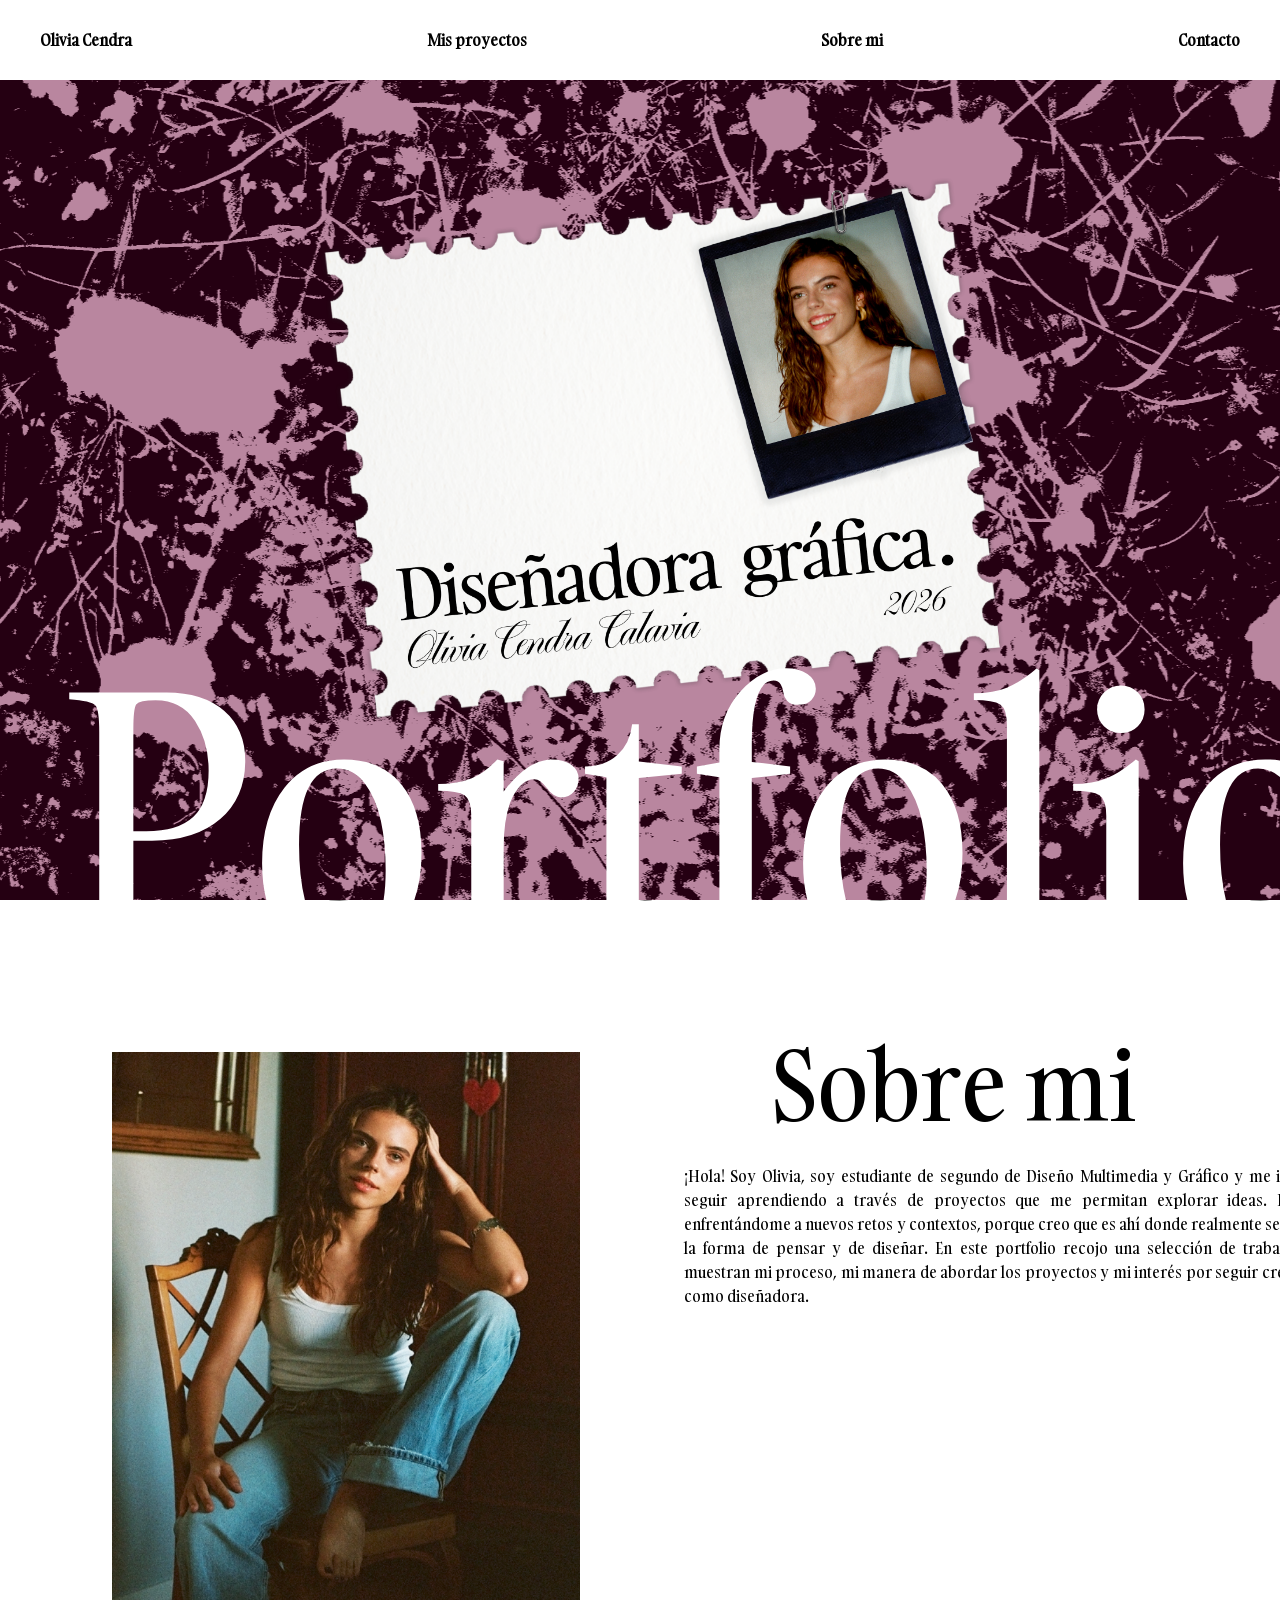
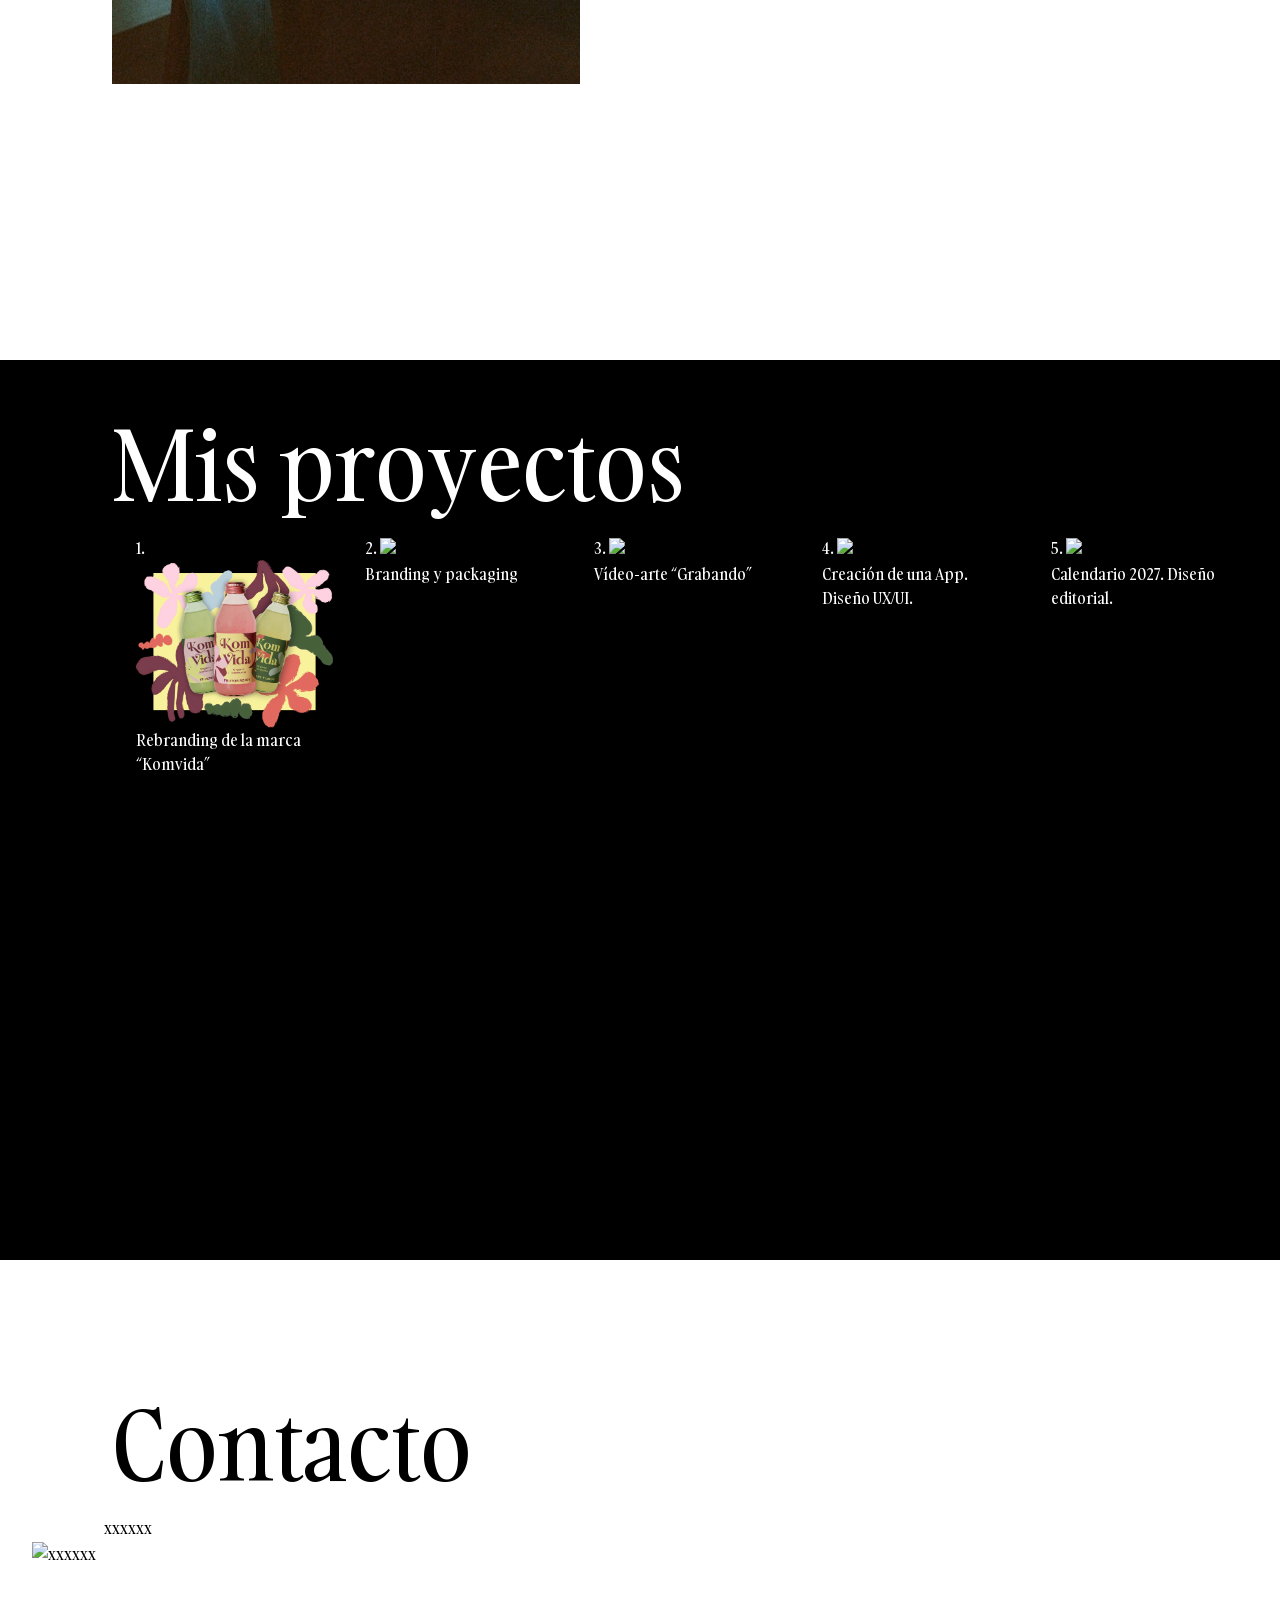
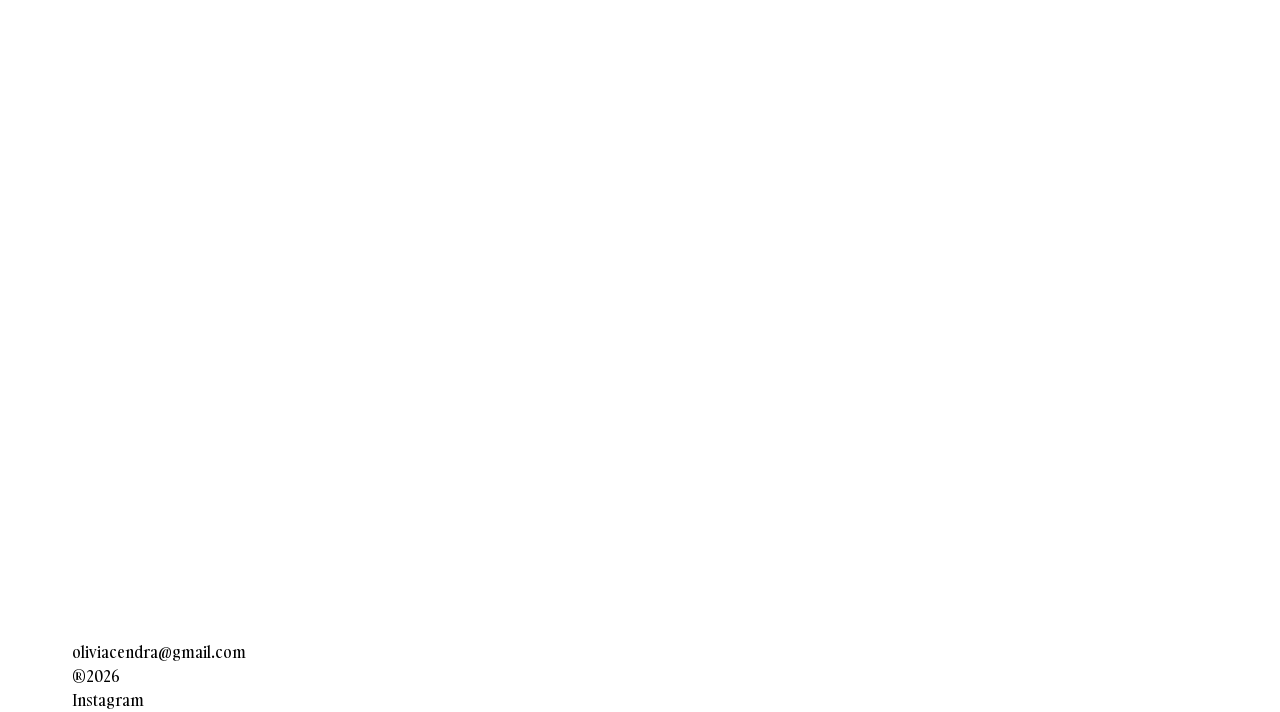
==== index.html @ a8b50a64 "En proceso: menú, header, sobre mi, proyectos" ====
<!doctype html>

<html lang="es">
  <head>
    <!--Aquí van los metadatos-->
    <!-- La forma fácil de incluir comentarios es con Command + / (7 + Shift) -->
    <title>Portfolio</title>
    <meta charset="utf-8" />
    <link href="img/fav.icon.png" rel="icon" type="image/ico" />
    <link href="css/styles.css" rel="stylesheet" type="text/css" />
    <!-- Enlazamos la hoja de estilos -->

    <!-- Metadato del viewport para que se apliquen las media queries en pantalla pequeña -->
    <meta name="viewport" content="width=device-width, initial-scale=1" />
  </head>
  <body>
    <!--Aquí va el contenido de la página-->
    <header id="inicio">
      <h1><i class="fa-solid fa-city"></i>Portfolio.</h1>
      <figure>
        <img src="img/hero portfolio blanco.png" alt="xxxxxx" />
      </figure>
    </header>
    <nav id="menu">
      <ul>
        <li>
          <a href="#inicio">Olivia Cendra</a>
        </li>
        <li>
          <a href="#proyectos">Mis proyectos</a>
        </li>
        <li>
          <a href="#sobremi">Sobre mi</a>
        </li>
        <li>
          <a href="#contacto">Contacto</a>
        </li>
      </ul>
    </nav>

    <section id="sobremi">
      <h1><i class="fa-solid fa-city"></i>Portfolio.</h1>
      <h2><i class="fa-solid fa-city"></i> Sobre mi</h2>
      <!-- Contenedor con el contenido de la sección-->
      <div>
        <figure>
          <img src="img/sobre mi.jpg" alt="xxxxxx" />
        </figure>
        <!-- Contenedor título + párrafo -->
        <div>
          <p>
            ¡Hola! Soy Olivia, soy estudiante de segundo de Diseño Multimedia y
            Gráfico y me interesa seguir aprendiendo a través de proyectos que
            me permitan explorar ideas. Disfruto enfrentándome a nuevos retos y
            contextos, porque creo que es ahí donde realmente se amplía la forma
            de pensar y de diseñar. En este portfolio recojo una selección de
            trabajos que muestran mi proceso, mi manera de abordar los proyectos
            y mi interés por seguir creciendo como diseñadora.<i
              class="fa-solid fa-tree"
            ></i>
          </p>
        </div>
      </div>
    </section>

    <section id="proyectos">
      <h2><i class="fa-solid fa-city"></i> Mis proyectos</h2>
      <!-- Contenedor con el contenido de la sección-->
      <div>
        <!-- Contenedor con los dos párrafos -->
        <div>
          <p><i class="fa-solid fa-tree"></i></p>
        </div>
        <figure>
          <p1>1.</p1>
          <img src="img/Komvida.png" alt="Komvida" />
          <figcaption>Rebranding de la marca “Komvida”</figcaption>
        </figure>
        <figure>
          <p1>2.</p1>
          <img src="img/Alma marina.png" alt="Alma marina" />
          <figcaption>Branding y packaging</figcaption>
        </figure>
        <figure>
          <p1>3.</p1>
          <img src="img/Grabando.png" alt="Grabando" />
          <figcaption>Vídeo-arte “Grabando”</figcaption>
        </figure>
        <figure>
          <p1>4.</p1>
          <img src="img/Oasis.png" alt="Oasis" />
          <figcaption>Creación de una App. Diseño UX/UI.</figcaption>
        </figure>
        <figure>
          <p1>5.</p1>
          <img src="img/Calendario.png" alt="Calendario 2027" />
          <figcaption>Calendario 2027. Diseño editorial.</figcaption>
        </figure>
      </div>
    </section>

    <section id="contacto">
      <h2><i class="fa-solid fa-city"></i> Contacto</h2>
      <!-- Contenedor con el contenido de la sección-->
      <div>
        <!-- Contenedor con los dos párrafos -->
        <div>
          <p>xxxxxx<i class="fa-solid fa-tree"></i></p>
        </div>
        <figure>
          <img src="img/" alt="xxxxxx" />
        </figure>
      </div>
    </section>

    <footer>
      <p>oliviacendra@gmail.com</p>
      <p>®2026</p>
      <p>Instagram</p>
    </footer>
  </body>
</html>
---- css/styles.css ----
* {
  margin: 0;
  box-sizing: border-box;
  color: rgb(0, 0, 0);
  scroll-behavior: smooth;
}

img {
  width: 100%;
  vertical-align: middle;
}

@font-face {
  font-family: "Gambarino-Regular";
  src: url("../fonts/Gambarino-Regular.ttf") format("truetype");
  font-weight: normal;
  font-style: normal;
}

body {
  font-family: "Gambarino-Regular", serif;
}

body {
  background-color: rgb(255, 255, 255);
}

header {
  height: calc(100vh - 3rem);
  background-image: url(../img/header\ 2.png);
  background-size: cover;
  background-position: center;
  /* Contenedor flexible para que se coloque verticalmente el h1 */
  display: flex;
  align-items: center;
  padding-left: 2rem;
}

header > figure {
  display: flex;
  align-items: center;
  gap: 2rem;
  width: 1300px;
  height: auto;
}

h1 {
  font-size: 22rem;
  color: white;
  border-radius: 50px;
  font-weight: lighter;
  padding-left: 2rem;
}

h2 {
  font-size: 6rem;
  color: black;
  border-radius: 50px;
  font-weight: lighter;
}

/* Maquetación del menú */
#menu {
  position: fixed;
  top: 0;
  left: 0;
  width: 100%;
  z-index: 2;
}

#menu > ul {
  display: flex;
  justify-content: space-between;
  list-style: none;
  height: 3.5rem;
  align-items: center;
  padding: 2.5rem;
  background-color: rgb(255, 255, 255);
}

#menu > ul > li > a {
  text-decoration: none;
  font-weight: bold;
}

header {
  position: relative;
  height: 100vh;
  overflow: hidden;
}

header h1 {
  position: absolute;
  bottom: -3rem;
  left: 2rem;
}

header h1 {
  bottom: -20%;
}

#sobremi h1 {
  z-index: -1;
  color: black;
  position: absolute;
  left: 2rem;
}

#sobremi h1 {
  top: 55.5%;
}

#sobremi h2 {
  text-align: right;
}

#sobremi > div {
  display: flex;
  align-items: center;
  gap: 2rem;
  width: 1300px;
  height: auto;
}

#sobremi p {
  margin-top: -16rem;
  text-align: justify;
  margin-right: 0;
}

#sobremi > div > figure {
  margin-top: -6.5rem;
  padding-left: 5rem;
  flex: 0.65;
}

h2 {
  margin-top: 5rem;
  padding-top: 2rem;
  padding-right: 7rem;
  padding-left: 5rem;
}

p {
  padding-left: 4.5rem;
}

#sobremi > div > * {
  flex: 1;
}

#proyectos {
  background-color: black;
}

#proyectos h2,
p1 {
  color: white;
}

#proyectos > div {
  display: flex;
  gap: 2rem;
  /* flex-wrap: wrap; */
}

#proyectos > div > figure {
  position: relative;
  flex: 1 1 250px;
}

/* #proyectos > div > figure > img {
  height: 100%;
  object-fit: cover;
  object-position: center;
} */

#proyectos > div > figure > p {
  color: white;
}

#proyectos > div > figure > figcaption {
  position: absolute;
  color: white;
  font-weight: lighter;
  font-style: normal;
  z-index: 1;
  display: flex;
  align-items: center;
  justify-content: center;
}

#proyectos > div > figure > p2 {
  color: rgb(255, 255, 255);
  text-align: center;
}

#proyectos > div > figure > p2 {
  position: absolute;
  color: rgb(0, 0, 0);
  font-weight: lighter;
  font-style: normal;
  background-color: white;
  z-index: 1;
  top: 0%;
  left: 0%;
  width: 100%;
  height: 100%;
  display: flex;
  align-items: center;
  justify-content: center;
  opacity: 0;
}

#proyectos > div > figure:hover > p2 {
  opacity: 1;
  transition: 1s;
}

section {
  min-height: 100vh;
  padding: 0 2rem;
  scroll-margin-top: 3rem;
}
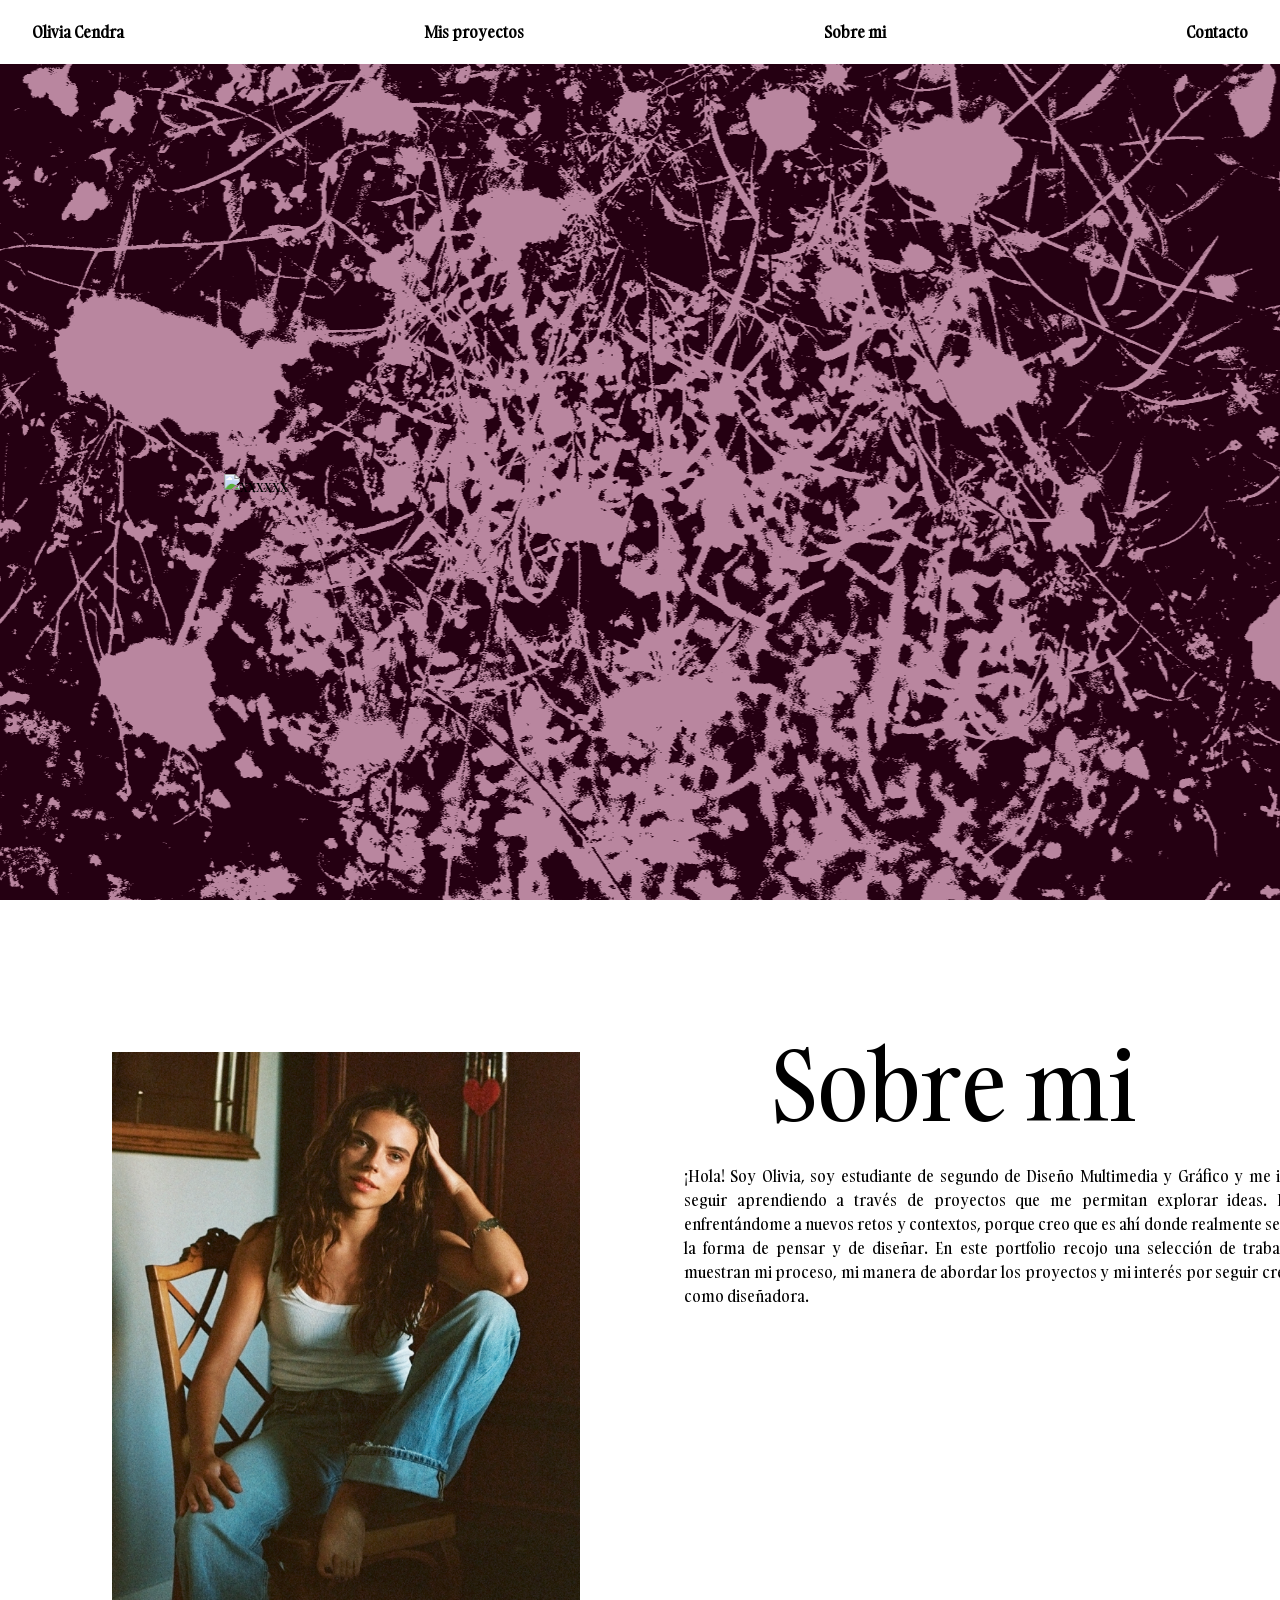
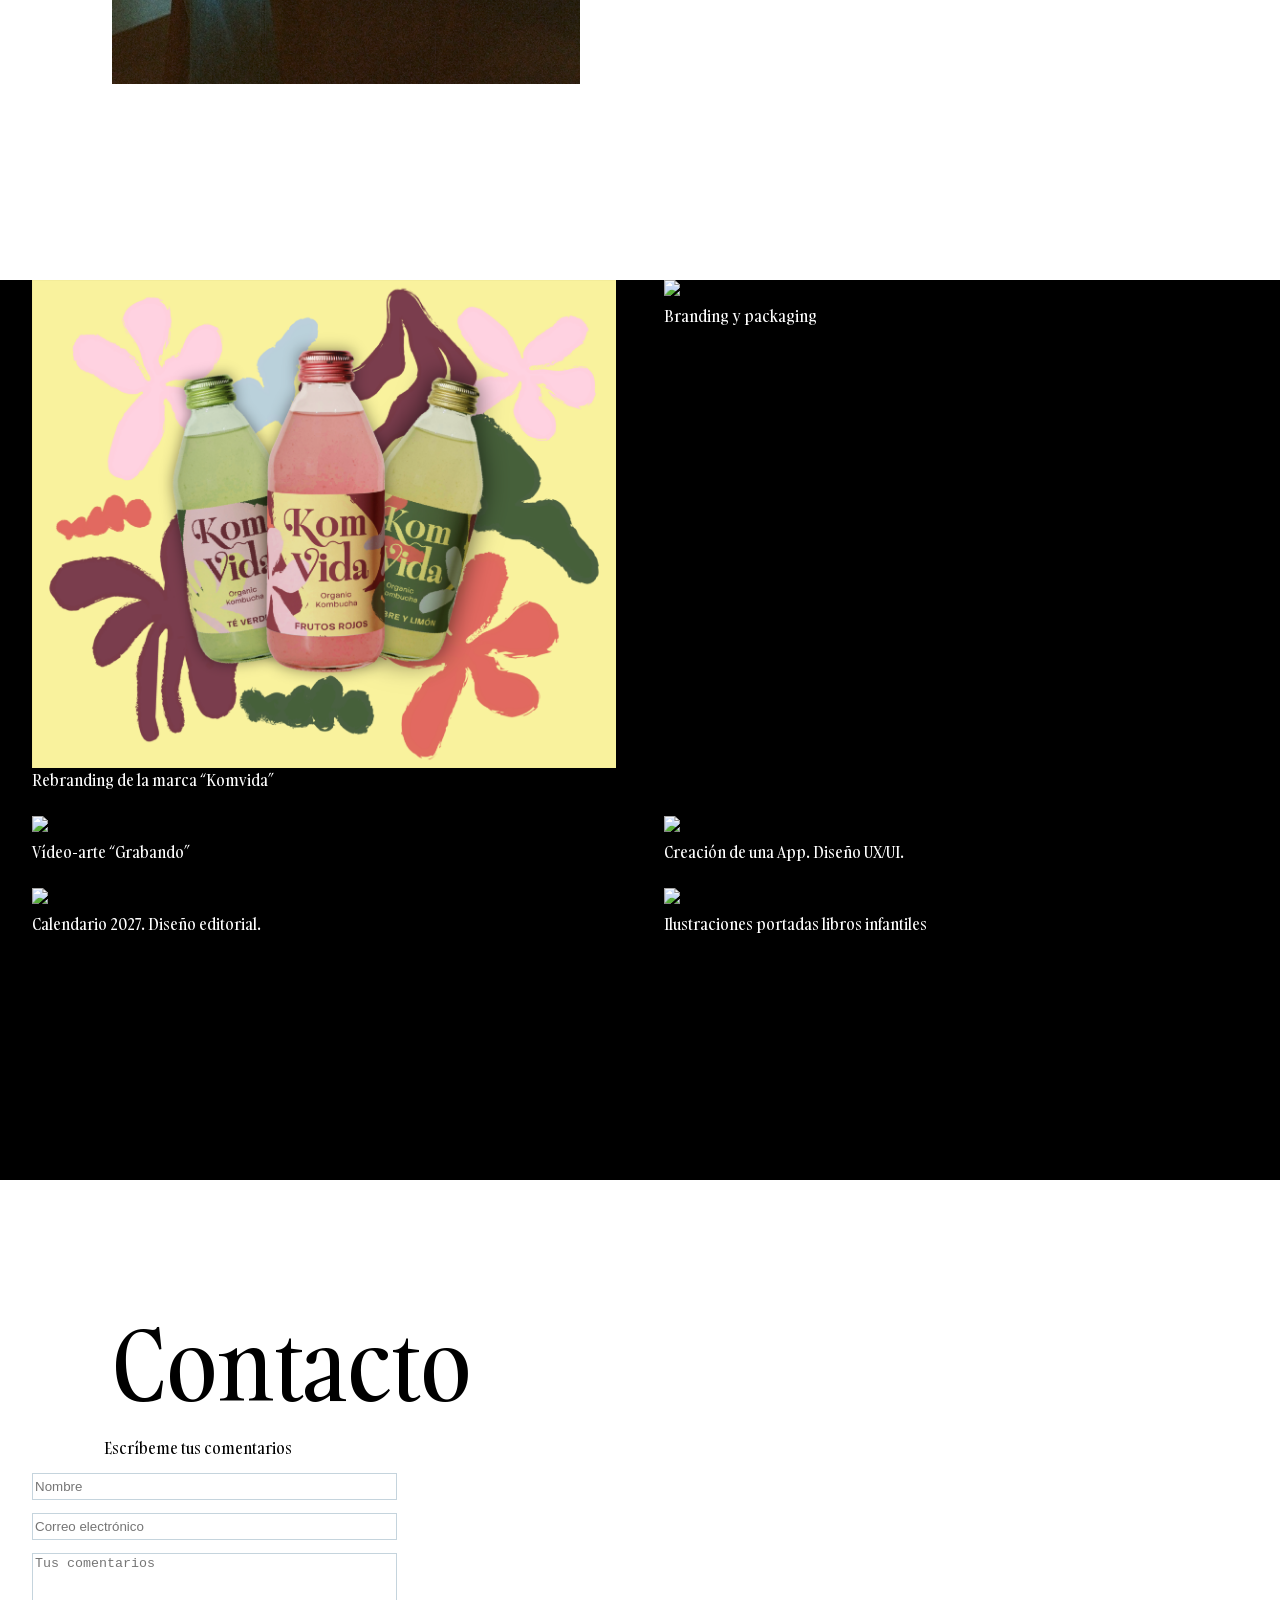
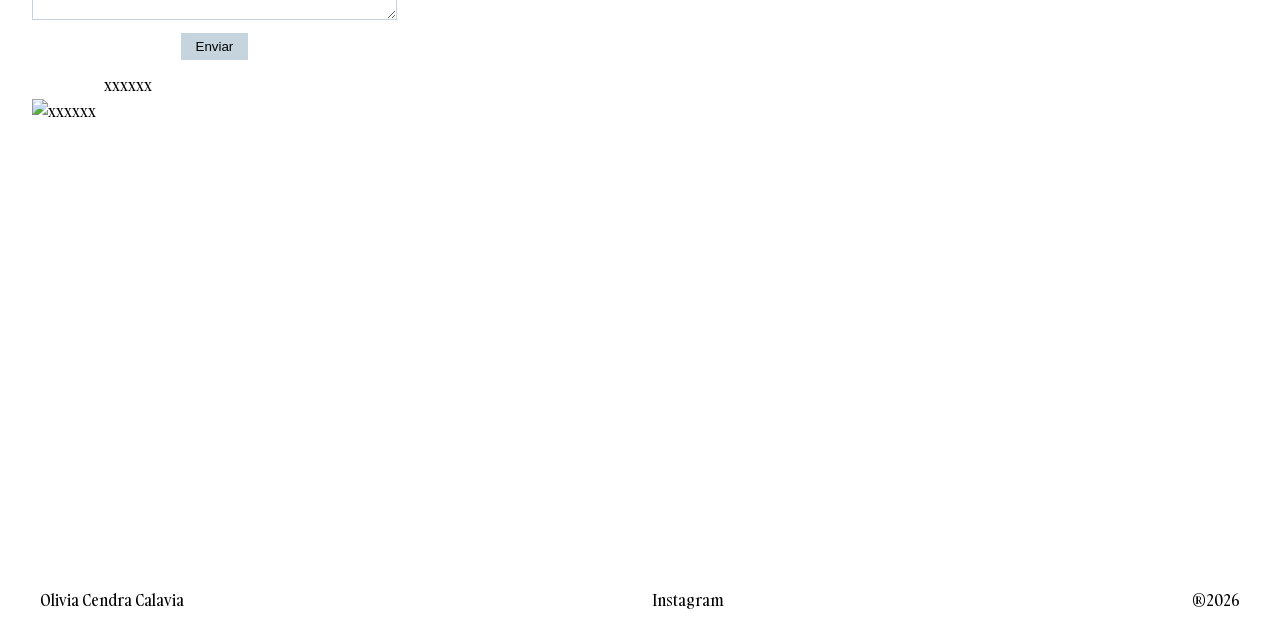
==== commit c5c8df88: "Contacto + footer" ====
--- a/index.html
+++ b/index.html
@@ -16,9 +16,9 @@
   <body>
     <!--Aquí va el contenido de la página-->
     <header id="inicio">
-      <h1><i class="fa-solid fa-city"></i>Portfolio.</h1>
+      <!-- <h1><i class="top"></i>Portfolio.</h1> -->
       <figure>
-        <img src="img/hero portfolio blanco.png" alt="xxxxxx" />
+        <img src="img/hero portfolio.png" alt="xxxxxx" />
       </figure>
     </header>
     <nav id="menu">
@@ -39,7 +39,7 @@
     </nav>
 
     <section id="sobremi">
-      <h1><i class="fa-solid fa-city"></i>Portfolio.</h1>
+      <!-- <h1><i class="box-with-text"></i>Portfolio.</h1> -->
       <h2><i class="fa-solid fa-city"></i> Sobre mi</h2>
       <!-- Contenedor con el contenido de la sección-->
       <div>
@@ -63,47 +63,57 @@
       </div>
     </section>
 
-    <section id="proyectos">
-      <h2><i class="fa-solid fa-city"></i> Mis proyectos</h2>
+    <section id="proyectos" class="galeria">
       <!-- Contenedor con el contenido de la sección-->
       <div>
-        <!-- Contenedor con los dos párrafos -->
-        <div>
-          <p><i class="fa-solid fa-tree"></i></p>
-        </div>
         <figure>
-          <p1>1.</p1>
+          <p2>Ver proyecto</p2>
           <img src="img/Komvida.png" alt="Komvida" />
           <figcaption>Rebranding de la marca “Komvida”</figcaption>
         </figure>
         <figure>
-          <p1>2.</p1>
+          <p2>Ver proyecto</p2>
           <img src="img/Alma marina.png" alt="Alma marina" />
           <figcaption>Branding y packaging</figcaption>
         </figure>
         <figure>
-          <p1>3.</p1>
+          <p2>Ver proyecto</p2>
           <img src="img/Grabando.png" alt="Grabando" />
           <figcaption>Vídeo-arte “Grabando”</figcaption>
         </figure>
         <figure>
-          <p1>4.</p1>
+          <p2>Ver proyecto</p2>
           <img src="img/Oasis.png" alt="Oasis" />
           <figcaption>Creación de una App. Diseño UX/UI.</figcaption>
         </figure>
         <figure>
-          <p1>5.</p1>
+          <p2>Ver proyecto</p2>
           <img src="img/Calendario.png" alt="Calendario 2027" />
           <figcaption>Calendario 2027. Diseño editorial.</figcaption>
+        </figure>
+        <figure>
+          <p2>Ver proyecto</p2>
+          <img src="img/Ilustraciones.png" alt="Ilustraciones" />
+          <figcaption>Ilustraciones portadas libros infantiles</figcaption>
         </figure>
       </div>
     </section>
 
     <section id="contacto">
       <h2><i class="fa-solid fa-city"></i> Contacto</h2>
-      <!-- Contenedor con el contenido de la sección-->
       <div>
-        <!-- Contenedor con los dos párrafos -->
+        <form>
+          <p>Escríbeme tus comentarios</p>
+          <label for="nombre">Nombre:</label>
+          <input type="text" id="nombre" placeholder="Nombre" />
+          <label for="correo">Correo electrónico:</label>
+          <input type="email" id="correo" placeholder="Correo electrónico" />
+          <label for="comentarios">Comentarios</label>
+          <textarea id="comentarios" placeholder="Tus comentarios"></textarea>
+          <input type="submit" value="Enviar" />
+        </form>
+      </div>
+      <div>
         <div>
           <p>xxxxxx<i class="fa-solid fa-tree"></i></p>
         </div>
@@ -114,9 +124,12 @@
     </section>
 
     <footer>
-      <p>oliviacendra@gmail.com</p>
-      <p>®2026</p>
-      <p>Instagram</p>
+      <!-- <img src="img/header 3.jpg" alt="xxxxxx" /> -->
+      <ul>
+        <li>Olivia Cendra Calavia</li>
+        <li>Instagram</li>
+        <li>®2026</li>
+      </ul>
     </footer>
   </body>
 </html>
--- a/css/styles.css
+++ b/css/styles.css
@@ -40,8 +40,10 @@
   display: flex;
   align-items: center;
   gap: 2rem;
-  width: 1300px;
+  width: 1050px;
   height: auto;
+  margin-top: 4.5rem;
+  margin-left: 12rem;
 }
 
 h1 {
@@ -74,7 +76,7 @@
   list-style: none;
   height: 3.5rem;
   align-items: center;
-  padding: 2.5rem;
+  padding: 2rem;
   background-color: rgb(255, 255, 255);
 }
 
@@ -159,21 +161,26 @@
 }
 
 #proyectos > div {
-  display: flex;
-  gap: 2rem;
-  /* flex-wrap: wrap; */
+  display: grid;
+  grid-template-columns: repeat(2, 1fr);
+  gap: 3rem;
+  flex-wrap: wrap;
+  grid-column-start: left;
 }
 
 #proyectos > div > figure {
   position: relative;
   flex: 1 1 250px;
-}
-
-/* #proyectos > div > figure > img {
-  height: 100%;
-  object-fit: cover;
+  justify-content: flex-start;
+}
+
+#proyectos > div > figure > img {
+  width: 100%;
+  height: auto;
+  display: block;
+  object-fit: contain;
   object-position: center;
-} */
+}
 
 #proyectos > div > figure > p {
   color: white;
@@ -191,21 +198,18 @@
 }
 
 #proyectos > div > figure > p2 {
-  color: rgb(255, 255, 255);
-  text-align: center;
-}
-
-#proyectos > div > figure > p2 {
+  font-size: 2rem;
   position: absolute;
   color: rgb(0, 0, 0);
   font-weight: lighter;
   font-style: normal;
-  background-color: white;
+  background-color: rgba(255, 255, 255, 0.792);
+  backdrop-filter: blur(2px);
   z-index: 1;
-  top: 0%;
-  left: 0%;
-  width: 100%;
-  height: 100%;
+  top: 1.5rem;
+  left: 0;
+  width: 100%;
+  height: 96%;
   display: flex;
   align-items: center;
   justify-content: center;
@@ -214,7 +218,7 @@
 
 #proyectos > div > figure:hover > p2 {
   opacity: 1;
-  transition: 1s;
+  transition: 0.5s;
 }
 
 section {
@@ -222,3 +226,108 @@
   padding: 0 2rem;
   scroll-margin-top: 3rem;
 }
+
+/* Maquetación de la sección Contacto */
+#contacto > {
+  display: flex;
+  justify-content: space-between;
+}
+
+#contacto > div {
+  width: 30%;
+  display: flex;
+  flex-direction: column;
+  justify-content: space-around;
+}
+
+#contacto > div > form,
+#contacto > div > ul {
+  width: 100%;
+}
+
+/*Maquetación del formulario*/
+#contacto > div > form > input,
+#contacto > div > form > textarea {
+  display: block;
+  width: 100%;
+  height: 2em;
+  margin: 1em 0;
+  border: #c5d4dd 1px solid;
+}
+
+#contacto > div > form > textarea {
+  height: 5em;
+}
+
+/* Maquetación botón de enviar formulario. */
+#contacto > div > form > input[type="submit"] {
+  color: black;
+  background-color: #c5d4dd;
+  border: none;
+  width: 5em;
+  margin: 1em auto;
+  cursor: pointer;
+  transition: 0.5s ease;
+}
+
+#contacto > div > form > input[type="submit"]:hover {
+  color: white;
+  background-color: rgb(119, 144, 201);
+}
+
+#contacto > div > form > label {
+  display: none;
+}
+
+* footer > ul {
+  color: black;
+  display: flex;
+  justify-content: space-between;
+  list-style: none;
+  height: 3.5rem;
+  align-items: center;
+  padding: 2.5rem;
+  background-color: rgb(255, 255, 255);
+}
+
+/* Media Queris
+@media screen and (max-width: 950px) {
+  /* Estilos que cambian para pantallas de menos de 950px de ancho */
+/* body {
+  background-color: rgb(0, 26, 255);
+}
+  #ciudad > div {
+    flex-direction: column;
+  }
+  #propuestas > div > figure {
+    flex: 1 1 200px;
+  }
+
+  @media screen and (max-width: 500px) {
+    #transportes > div {
+      flex-direction: column;
+    }
+  }
+}
+@media screen and (max-width: 500px) {
+  h1 {
+    font-size: 2rem;
+  }
+
+Maquetación
+  #menu > ul {
+    flex-direction: column;
+     Flex-start es justificar a la izquierda
+    align-items: flex-start;
+    height: 5rem;
+    justify-content: center;
+  }
+
+  header {
+    height: calc(100vh - 5rem);
+  }
+
+  section {
+    scroll-margin-top: 5rem;
+  }
+} */
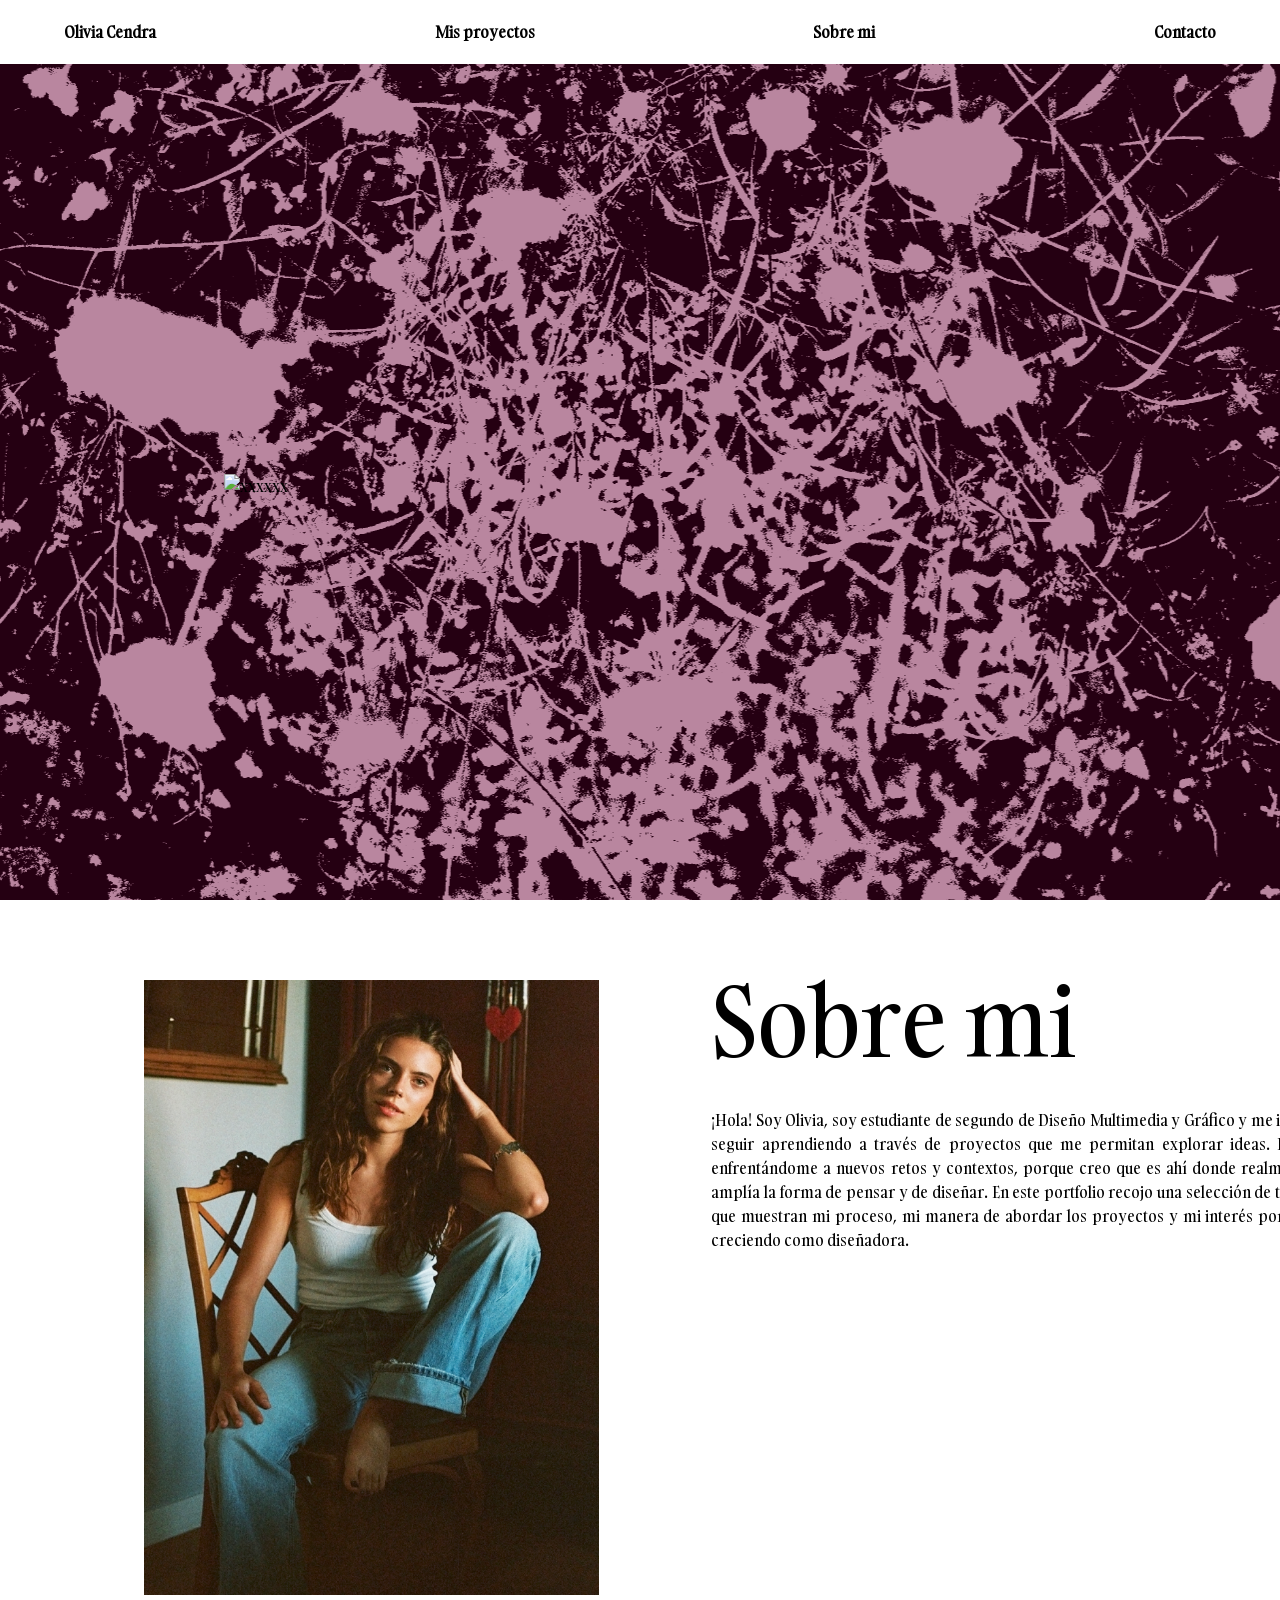
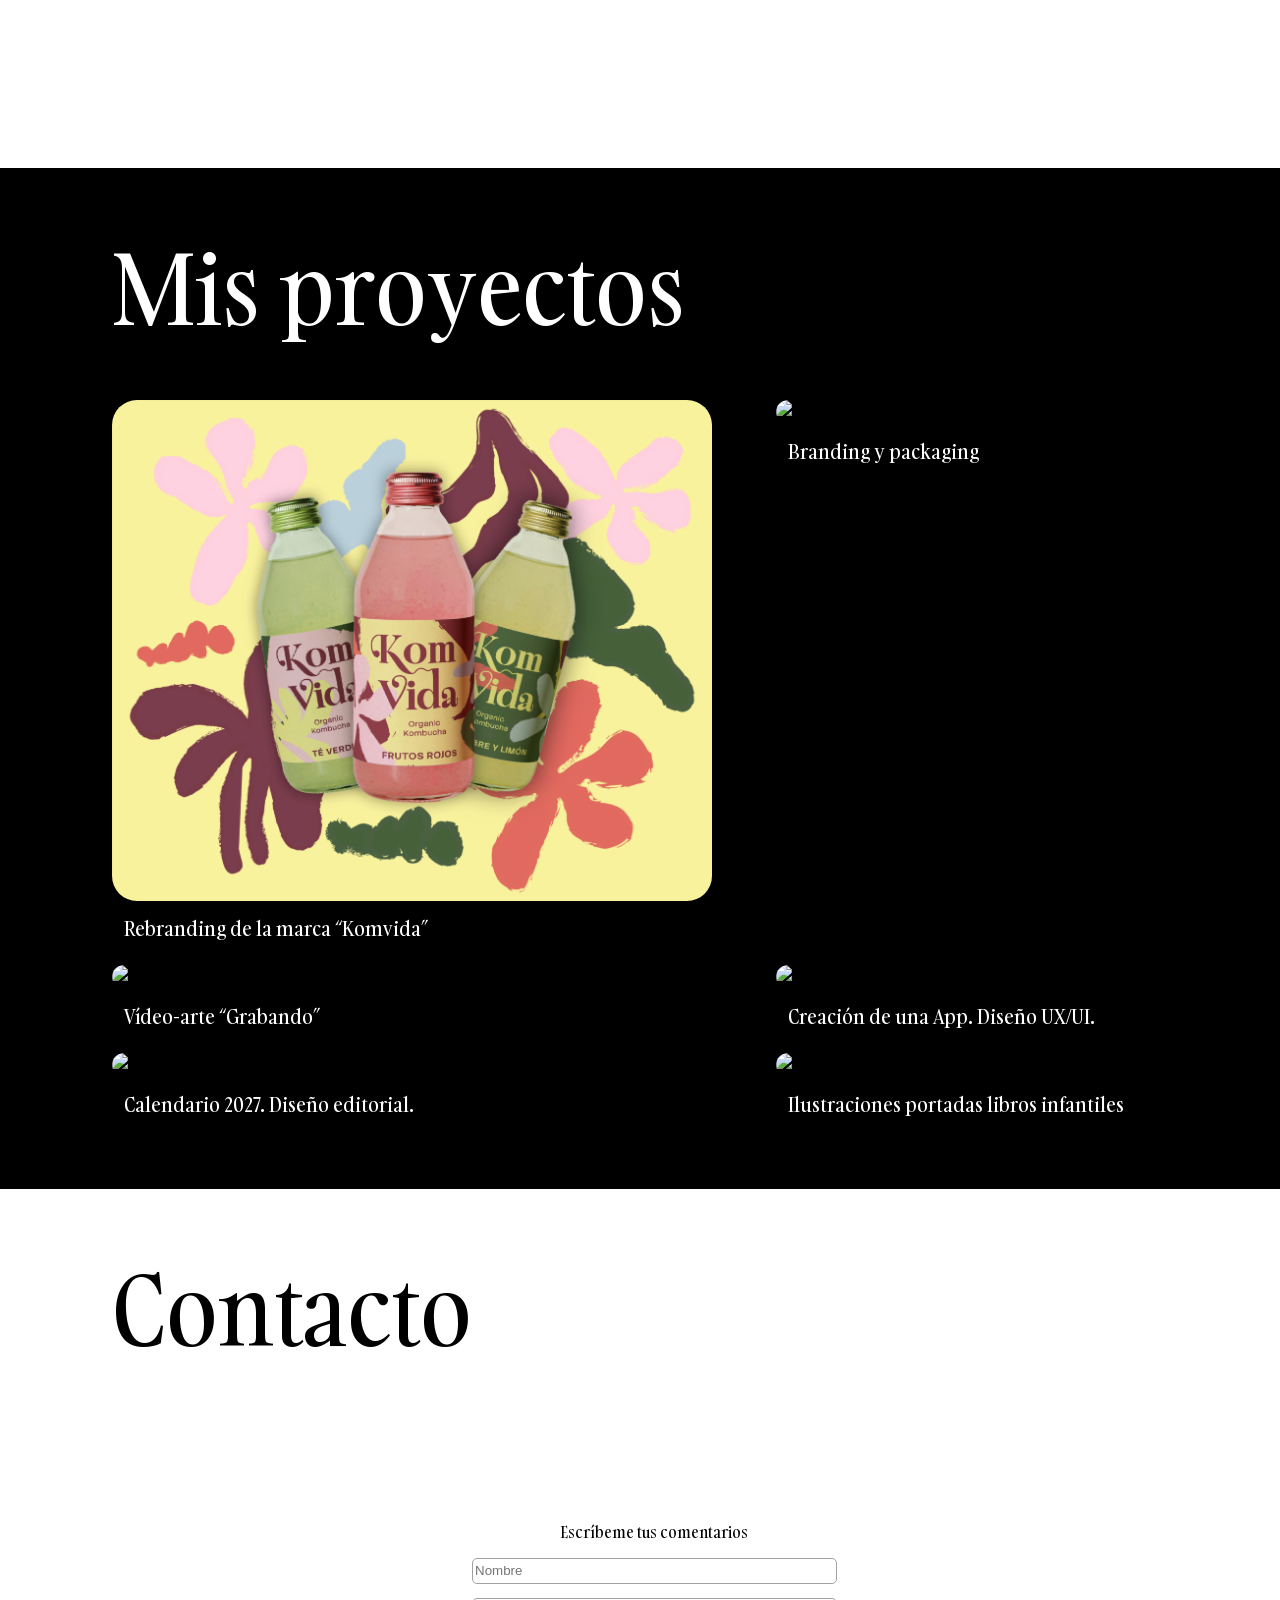
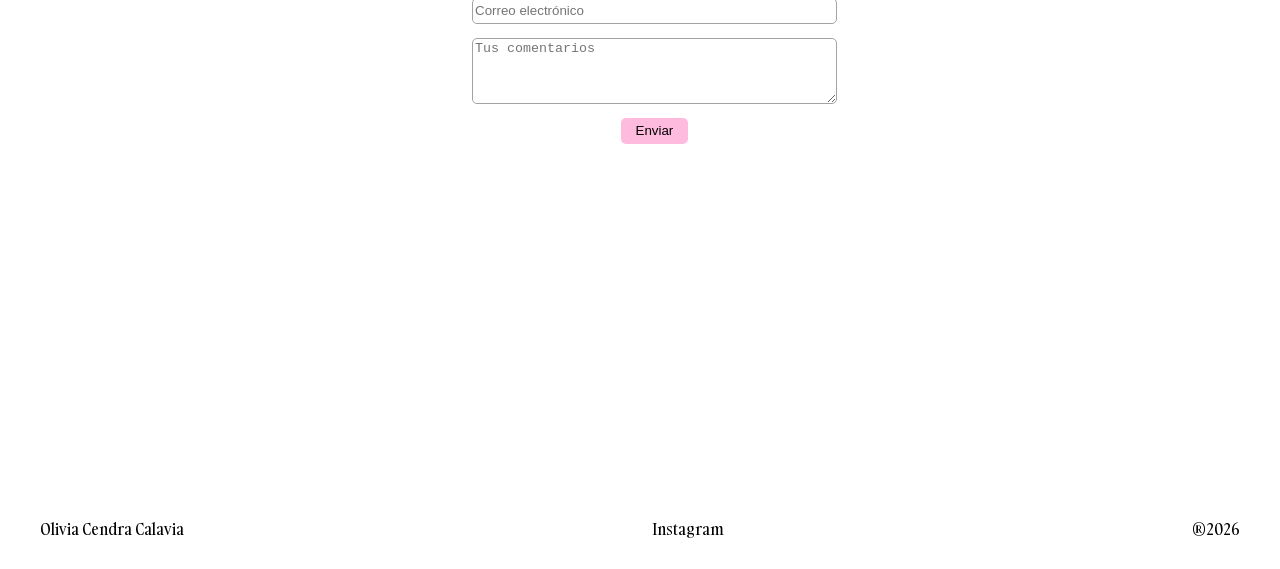
==== commit 5e82a794: "Mejoras de maquetación" ====
--- a/index.html
+++ b/index.html
@@ -39,8 +39,6 @@
     </nav>
 
     <section id="sobremi">
-      <!-- <h1><i class="box-with-text"></i>Portfolio.</h1> -->
-      <h2><i class="fa-solid fa-city"></i> Sobre mi</h2>
       <!-- Contenedor con el contenido de la sección-->
       <div>
         <figure>
@@ -48,6 +46,7 @@
         </figure>
         <!-- Contenedor título + párrafo -->
         <div>
+          <h1>Sobre mi</h1>
           <p>
             ¡Hola! Soy Olivia, soy estudiante de segundo de Diseño Multimedia y
             Gráfico y me interesa seguir aprendiendo a través de proyectos que
@@ -55,15 +54,14 @@
             contextos, porque creo que es ahí donde realmente se amplía la forma
             de pensar y de diseñar. En este portfolio recojo una selección de
             trabajos que muestran mi proceso, mi manera de abordar los proyectos
-            y mi interés por seguir creciendo como diseñadora.<i
-              class="fa-solid fa-tree"
-            ></i>
+            y mi interés por seguir creciendo como diseñadora.
           </p>
         </div>
       </div>
     </section>
 
     <section id="proyectos" class="galeria">
+      <h1><i class="fa-solid fa-city"></i> Mis proyectos</h1>
       <!-- Contenedor con el contenido de la sección-->
       <div>
         <figure>
@@ -100,7 +98,8 @@
     </section>
 
     <section id="contacto">
-      <h2><i class="fa-solid fa-city"></i> Contacto</h2>
+      <!-- <img src="img/header 3.jpg" alt="xxxxxx" /> -->
+      <h1><i class="fa-solid fa-city"></i> Contacto</h1>
       <div>
         <form>
           <p>Escríbeme tus comentarios</p>
@@ -112,14 +111,6 @@
           <textarea id="comentarios" placeholder="Tus comentarios"></textarea>
           <input type="submit" value="Enviar" />
         </form>
-      </div>
-      <div>
-        <div>
-          <p>xxxxxx<i class="fa-solid fa-tree"></i></p>
-        </div>
-        <figure>
-          <img src="img/" alt="xxxxxx" />
-        </figure>
       </div>
     </section>
 
--- a/css/styles.css
+++ b/css/styles.css
@@ -47,18 +47,20 @@
 }
 
 h1 {
-  font-size: 22rem;
-  color: white;
-  border-radius: 50px;
-  font-weight: lighter;
-  padding-left: 2rem;
-}
-
-h2 {
+  margin-top: 3rem;
+  margin-bottom: 3rem;
+  padding-left: 5rem;
+}
+
+h1 {
   font-size: 6rem;
   color: black;
   border-radius: 50px;
   font-weight: lighter;
+}
+
+p {
+  padding-left: 5rem;
 }
 
 /* Maquetación del menú */
@@ -81,6 +83,8 @@
 }
 
 #menu > ul > li > a {
+  padding-left: 2rem;
+  padding-right: 2rem;
   text-decoration: none;
   font-weight: bold;
 }
@@ -91,71 +95,52 @@
   overflow: hidden;
 }
 
-header h1 {
-  position: absolute;
-  bottom: -3rem;
-  left: 2rem;
-}
-
-header h1 {
-  bottom: -20%;
-}
-
-#sobremi h1 {
-  z-index: -1;
-  color: black;
-  position: absolute;
-  left: 2rem;
-}
-
-#sobremi h1 {
-  top: 55.5%;
-}
-
-#sobremi h2 {
-  text-align: right;
+#sobremi > * {
+  align-items: center;
+  margin-top: 0rem;
+}
+
+#sobremi > div > div > p {
+  text-align: justify;
+  margin-right: 0;
+  align-items: center;
+}
+
+#sobremi > div > div > h1 {
+  margin-bottom: 1rem;
 }
 
 #sobremi > div {
   display: flex;
-  align-items: center;
+  align-items: flex-start;
   gap: 2rem;
   width: 1300px;
   height: auto;
 }
 
-#sobremi p {
-  margin-top: -16rem;
-  text-align: justify;
-  margin-right: 0;
-}
-
-#sobremi > div > figure {
-  margin-top: -6.5rem;
-  padding-left: 5rem;
-  flex: 0.65;
-}
-
-h2 {
-  margin-top: 5rem;
-  padding-top: 2rem;
-  padding-right: 7rem;
-  padding-left: 5rem;
-}
-
-p {
-  padding-left: 4.5rem;
-}
-
 #sobremi > div > * {
   flex: 1;
 }
 
+#sobremi > div > figure {
+  margin-top: 5rem;
+  padding-left: 7rem;
+  flex: 0.65;
+}
+
 #proyectos {
+  margin-top: -5rem;
   background-color: black;
-}
-
-#proyectos h2,
+  padding-bottom: 7rem;
+}
+
+#proyectos h1 {
+  padding-top: 3rem;
+  padding-bottom: 2.5rem;
+  margin-bottom: 0;
+}
+
+#proyectos h1,
 p1 {
   color: white;
 }
@@ -163,15 +148,18 @@
 #proyectos > div {
   display: grid;
   grid-template-columns: repeat(2, 1fr);
-  gap: 3rem;
+  gap: 4rem;
   flex-wrap: wrap;
   grid-column-start: left;
+  margin-left: 5rem;
+  margin-right: 5rem;
 }
 
 #proyectos > div > figure {
   position: relative;
   flex: 1 1 250px;
   justify-content: flex-start;
+  width: 600px;
 }
 
 #proyectos > div > figure > img {
@@ -180,13 +168,11 @@
   display: block;
   object-fit: contain;
   object-position: center;
-}
-
-#proyectos > div > figure > p {
-  color: white;
+  border-radius: 25px;
 }
 
 #proyectos > div > figure > figcaption {
+  font-size: 1.25rem;
   position: absolute;
   color: white;
   font-weight: lighter;
@@ -195,21 +181,25 @@
   display: flex;
   align-items: center;
   justify-content: center;
+  padding-left: 0.75rem;
+  padding-top: 0.75rem;
+  padding-bottom: 2.5rem;
 }
 
 #proyectos > div > figure > p2 {
-  font-size: 2rem;
+  font-size: 3rem;
   position: absolute;
-  color: rgb(0, 0, 0);
+  color: rgb(255, 255, 255);
   font-weight: lighter;
   font-style: normal;
-  background-color: rgba(255, 255, 255, 0.792);
+  border-radius: 25px;
+  background-color: rgba(255, 0, 132, 0.792);
   backdrop-filter: blur(2px);
   z-index: 1;
-  top: 1.5rem;
+  top: 0rem;
   left: 0;
   width: 100%;
-  height: 96%;
+  height: 100%;
   display: flex;
   align-items: center;
   justify-content: center;
@@ -228,9 +218,14 @@
 }
 
 /* Maquetación de la sección Contacto */
-#contacto > {
-  display: flex;
-  justify-content: space-between;
+#contacto {
+  display: flex;
+  /* justify-content: space-between; */
+}
+
+#contacto > div > form > p {
+  text-align: center;
+  padding-left: 0;
 }
 
 #contacto > div {
@@ -238,6 +233,7 @@
   display: flex;
   flex-direction: column;
   justify-content: space-around;
+  align-items: center;
 }
 
 #contacto > div > form,
@@ -245,14 +241,15 @@
   width: 100%;
 }
 
-/*Maquetación del formulario*/
+/* Maquetación del formulario*/
 #contacto > div > form > input,
 #contacto > div > form > textarea {
   display: block;
   width: 100%;
   height: 2em;
   margin: 1em 0;
-  border: #c5d4dd 1px solid;
+  border: #a2a2a2 1.5px solid;
+  border-radius: 5px;
 }
 
 #contacto > div > form > textarea {
@@ -262,7 +259,7 @@
 /* Maquetación botón de enviar formulario. */
 #contacto > div > form > input[type="submit"] {
   color: black;
-  background-color: #c5d4dd;
+  background-color: rgb(255, 187, 222);
   border: none;
   width: 5em;
   margin: 1em auto;
@@ -272,7 +269,7 @@
 
 #contacto > div > form > input[type="submit"]:hover {
   color: white;
-  background-color: rgb(119, 144, 201);
+  background-color: rgb(255, 0, 132);
 }
 
 #contacto > div > form > label {
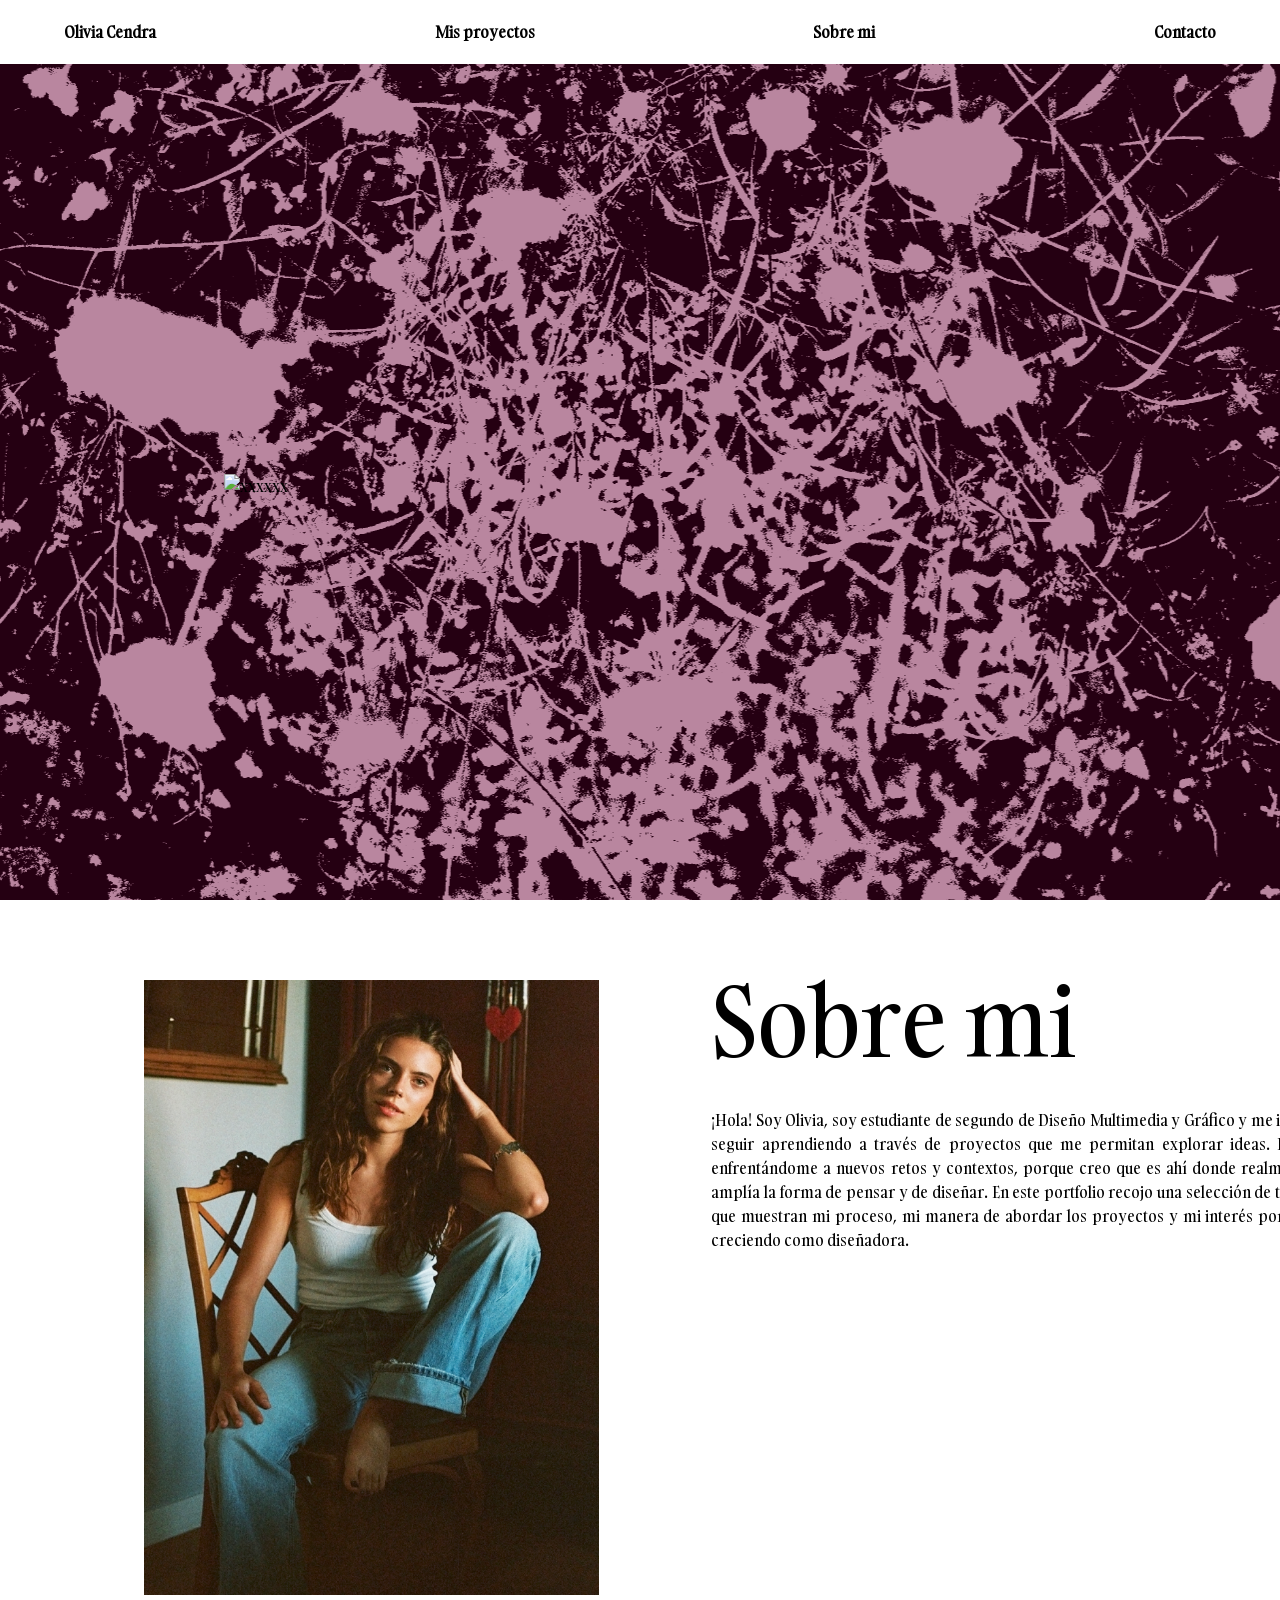
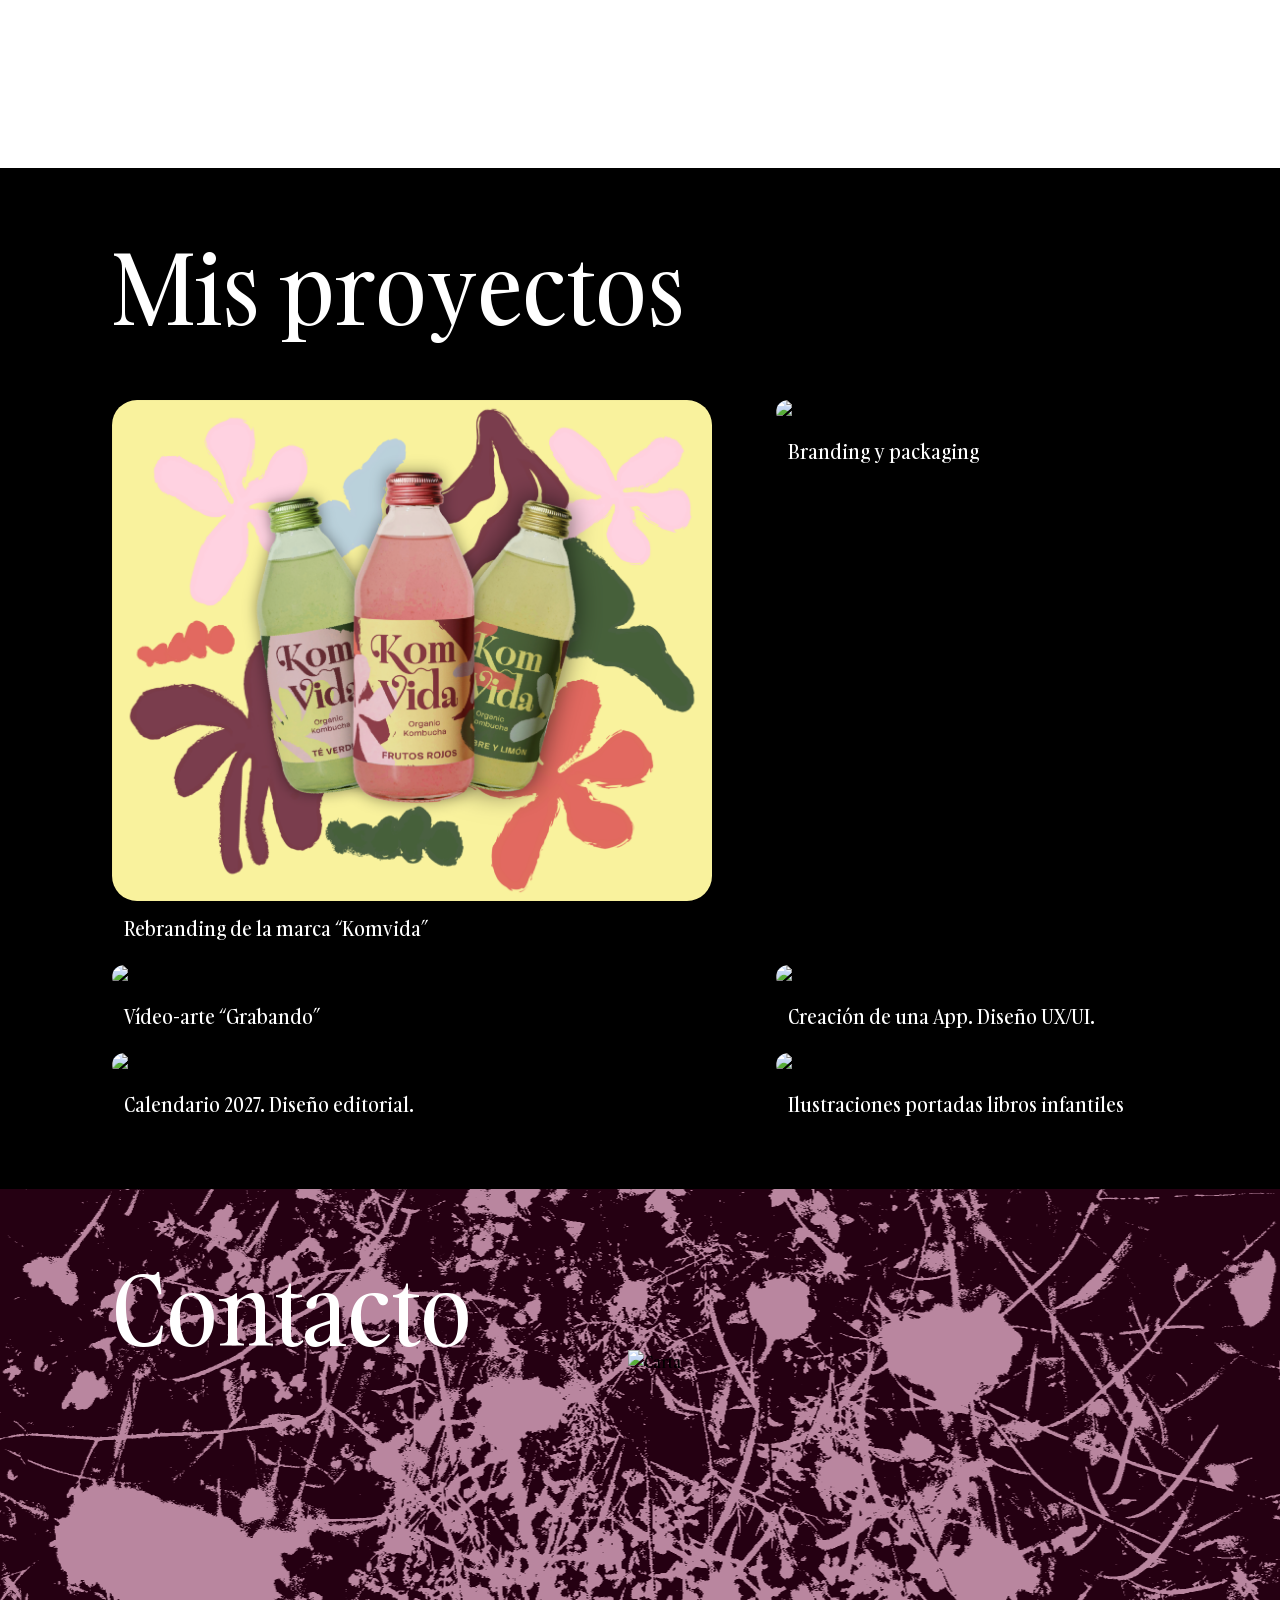
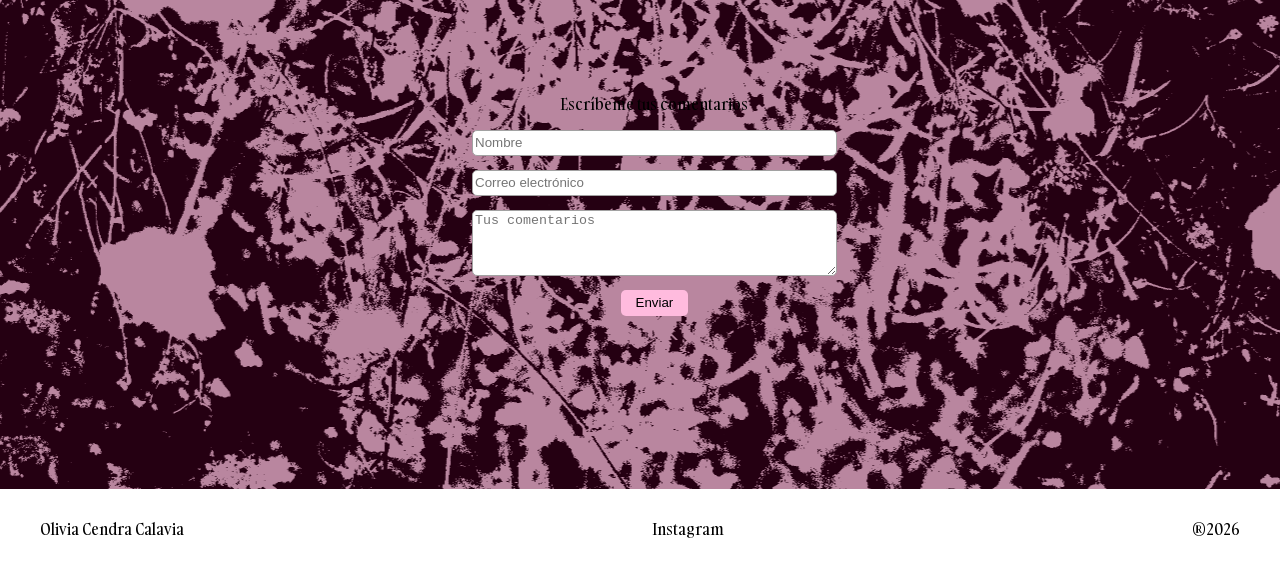
==== commit a64897af: "contacto + menú hamburguesa" ====
--- a/index.html
+++ b/index.html
@@ -8,8 +8,11 @@
     <meta charset="utf-8" />
     <link href="img/fav.icon.png" rel="icon" type="image/ico" />
     <link href="css/styles.css" rel="stylesheet" type="text/css" />
-    <!-- Enlazamos la hoja de estilos -->
-
+    <!-- Iconos -->
+    <script
+      src="https://kit.fontawesome.com/fbf2594c3c.js"
+      crossorigin="anonymous"
+    ></script>
     <!-- Metadato del viewport para que se apliquen las media queries en pantalla pequeña -->
     <meta name="viewport" content="width=device-width, initial-scale=1" />
   </head>
@@ -23,6 +26,9 @@
     </header>
     <nav id="menu">
       <ul>
+        <li>
+          <i class="fa-solid fa-bars"></i>
+        </li>
         <li>
           <a href="#inicio">Olivia Cendra</a>
         </li>
@@ -98,9 +104,11 @@
     </section>
 
     <section id="contacto">
-      <!-- <img src="img/header 3.jpg" alt="xxxxxx" /> -->
       <h1><i class="fa-solid fa-city"></i> Contacto</h1>
       <div>
+        <figure>
+          <img src="img/carta.png" alt="Carta" />
+        </figure>
         <form>
           <p>Escríbeme tus comentarios</p>
           <label for="nombre">Nombre:</label>
@@ -115,7 +123,6 @@
     </section>
 
     <footer>
-      <!-- <img src="img/header 3.jpg" alt="xxxxxx" /> -->
       <ul>
         <li>Olivia Cendra Calavia</li>
         <li>Instagram</li>
--- a/css/styles.css
+++ b/css/styles.css
@@ -80,6 +80,10 @@
   align-items: center;
   padding: 2rem;
   background-color: rgb(255, 255, 255);
+}
+
+#menu > ul > li:first-child {
+  display: none;
 }
 
 #menu > ul > li > a {
@@ -220,7 +224,25 @@
 /* Maquetación de la sección Contacto */
 #contacto {
   display: flex;
-  /* justify-content: space-between; */
+  /* background-image: url(../img/header\ 3.jpg); */
+  background-image: url(../img/header\ 2.png);
+  background-size: cover;
+  background-position: center;
+  z-index: -1;
+}
+
+#contacto > figure {
+  display: flex;
+  align-items: center;
+  gap: 5rem;
+  width: 750px;
+  height: 600px;
+  margin-top: 4.5rem;
+  margin-left: 12rem;
+}
+
+#contacto h1 {
+  color: white;
 }
 
 #contacto > div > form > p {
@@ -264,7 +286,7 @@
   width: 5em;
   margin: 1em auto;
   cursor: pointer;
-  transition: 0.5s ease;
+  transition: 0.25s ease;
 }
 
 #contacto > div > form > input[type="submit"]:hover {
@@ -286,6 +308,15 @@
   padding: 2.5rem;
   background-color: rgb(255, 255, 255);
 }
+
+/* Pantalla pequeña */
+/* #menu > ul > li:first-child {
+  display: block;
+}
+
+#menu > ul > li:not(:first-child) {
+  display: none;
+} */
 
 /* Media Queris
 @media screen and (max-width: 950px) {
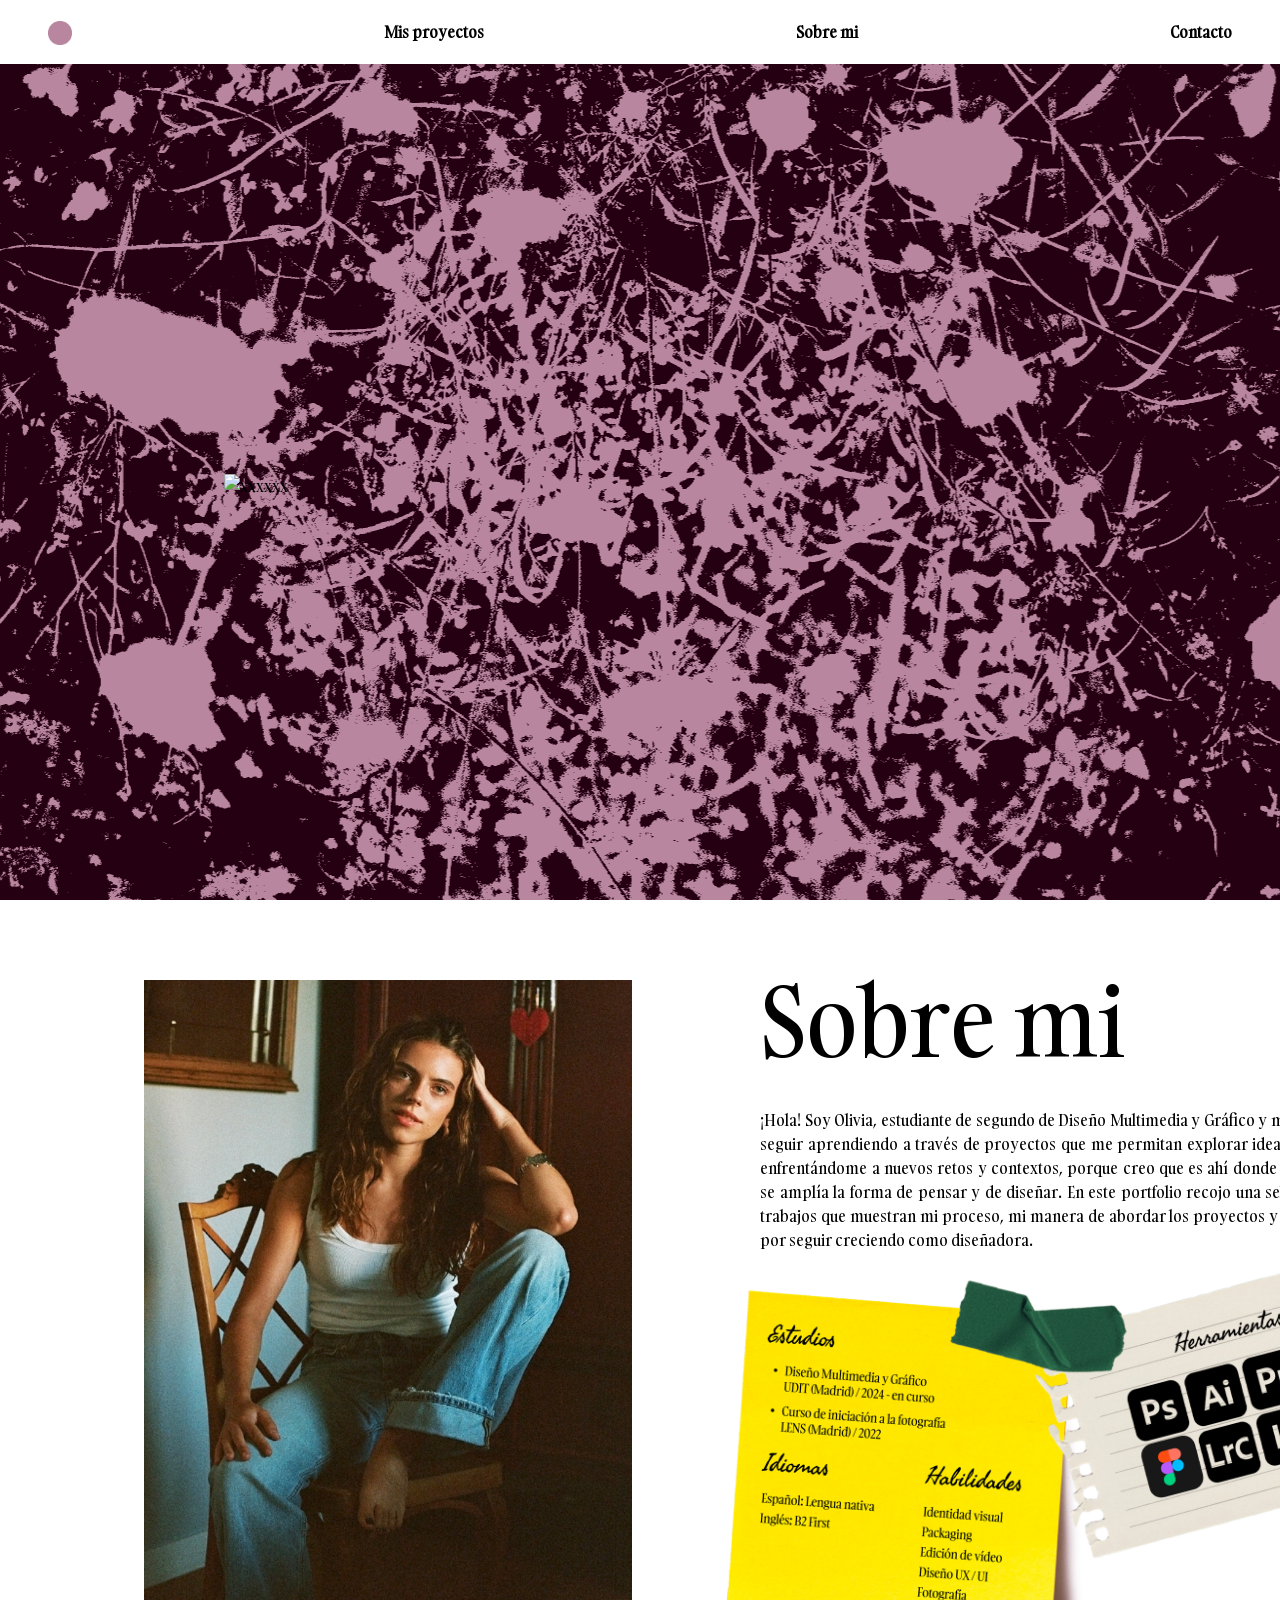
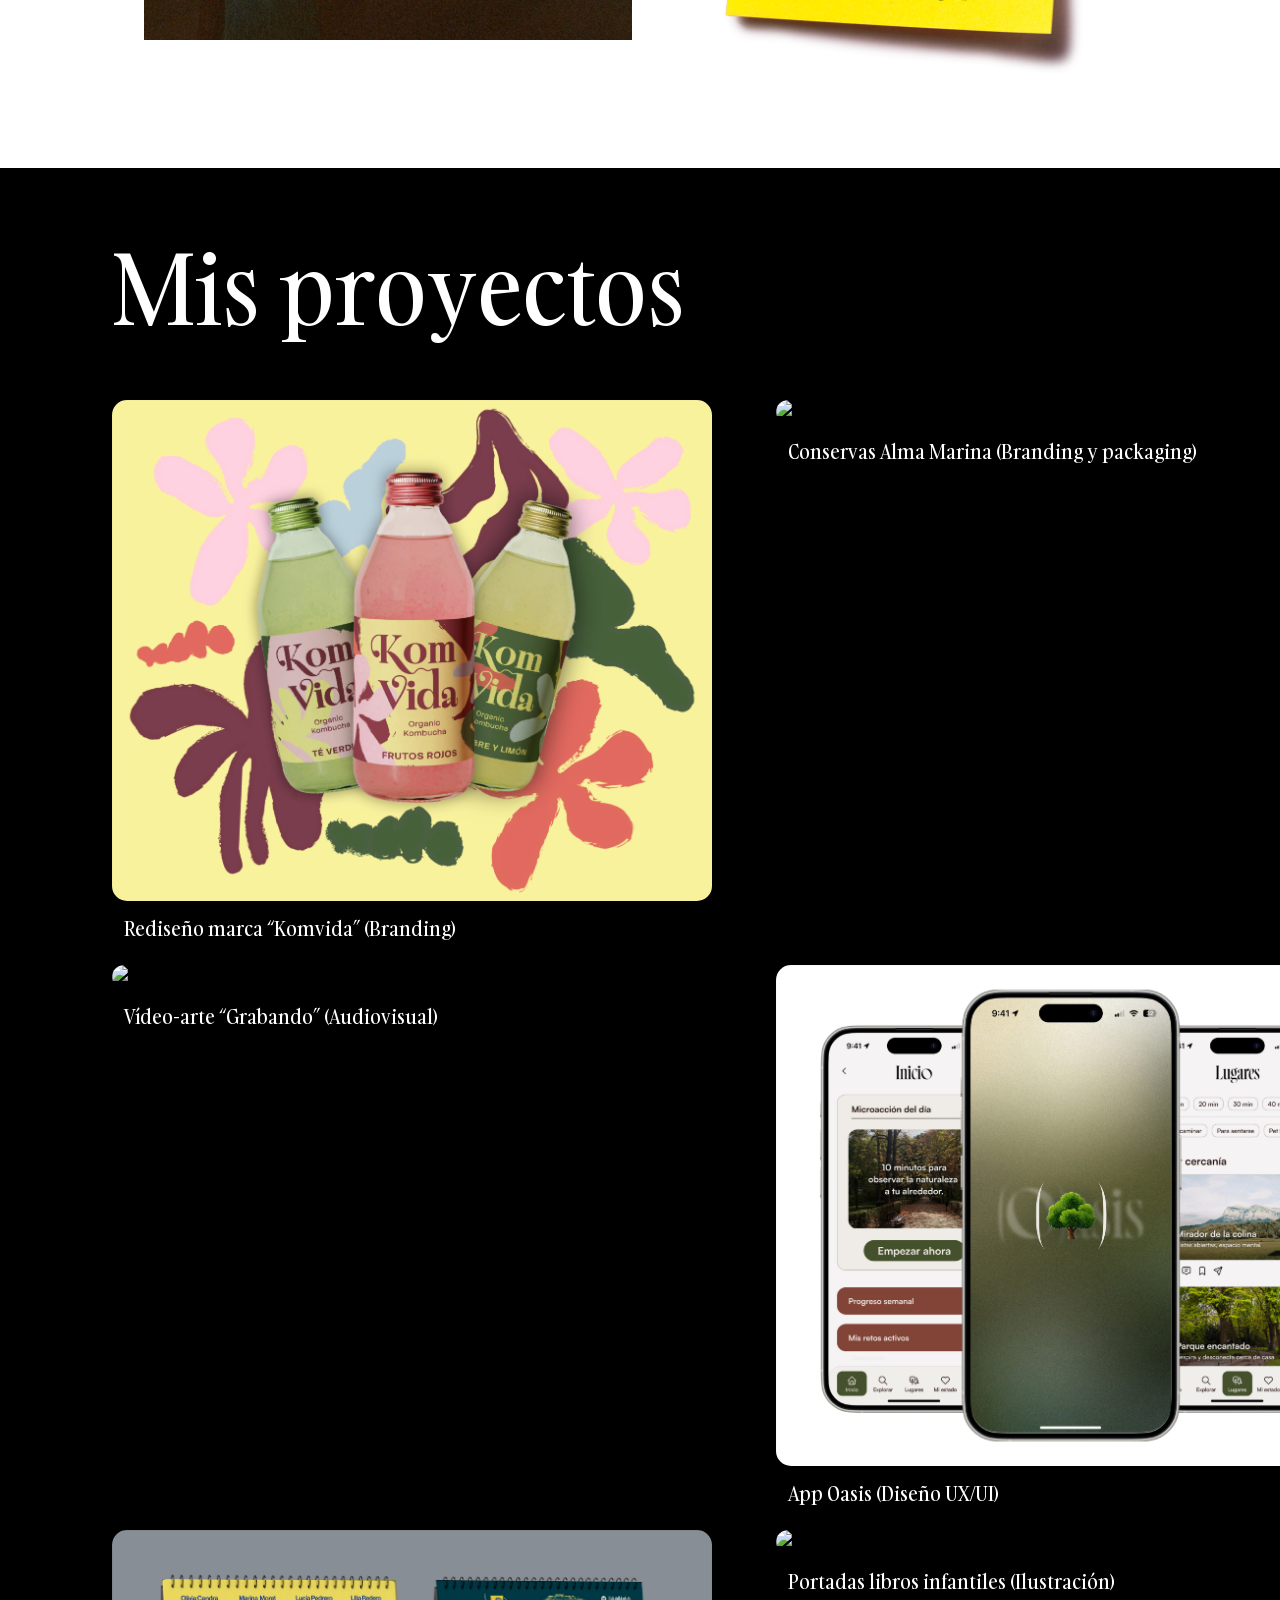
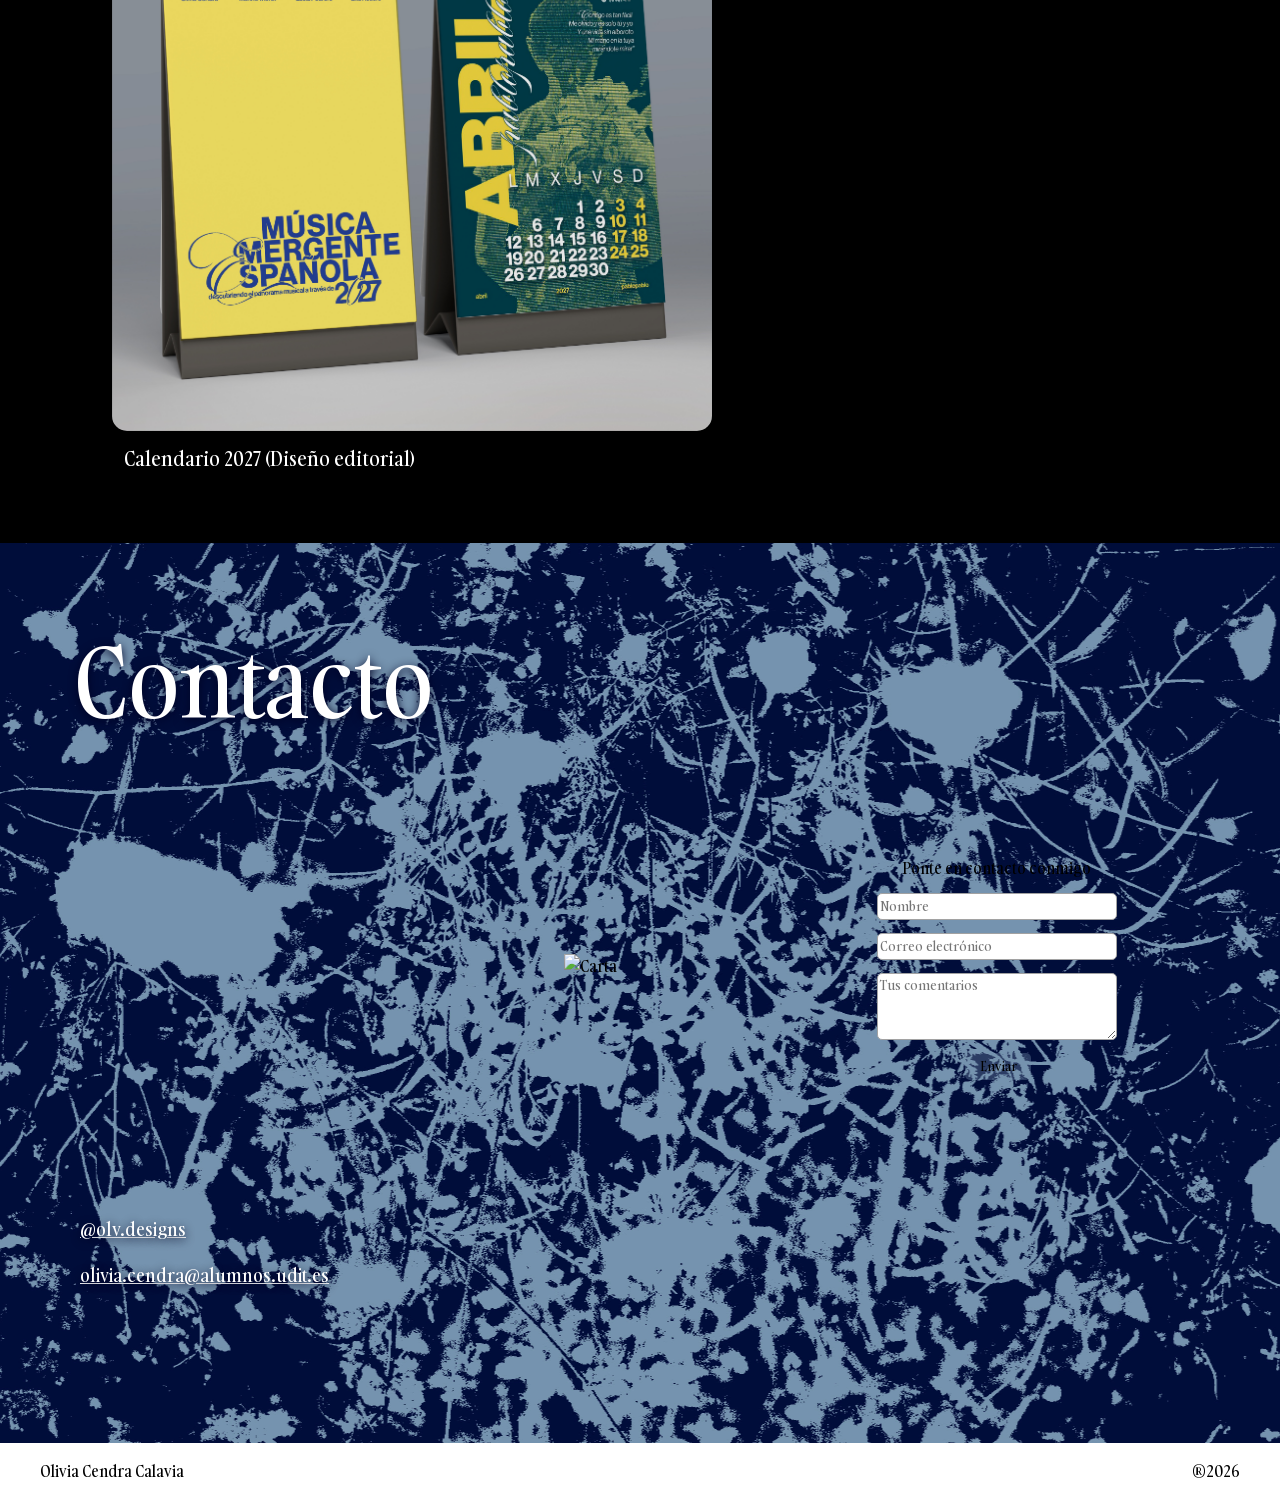
==== commit 373522e8: "Diseño final" ====
--- a/index.html
+++ b/index.html
@@ -6,7 +6,7 @@
     <!-- La forma fácil de incluir comentarios es con Command + / (7 + Shift) -->
     <title>Portfolio</title>
     <meta charset="utf-8" />
-    <link href="img/fav.icon.png" rel="icon" type="image/ico" />
+    <link href="img/fav-icon.png" rel="icon" type="image/ico" />
     <link href="css/styles.css" rel="stylesheet" type="text/css" />
     <!-- Iconos -->
     <script
@@ -27,10 +27,9 @@
     <nav id="menu">
       <ul>
         <li>
-          <i class="fa-solid fa-bars"></i>
-        </li>
-        <li>
-          <a href="#inicio">Olivia Cendra</a>
+          <a href="#inicio" class="sin-bg"
+            ><img src="img/fav-icon.png" alt=""
+          /></a>
         </li>
         <li>
           <a href="#proyectos">Mis proyectos</a>
@@ -48,13 +47,13 @@
       <!-- Contenedor con el contenido de la sección-->
       <div>
         <figure>
-          <img src="img/sobre mi.jpg" alt="xxxxxx" />
+          <img src="img/sobre mi.jpg" alt="" />
         </figure>
         <!-- Contenedor título + párrafo -->
         <div>
           <h1>Sobre mi</h1>
           <p>
-            ¡Hola! Soy Olivia, soy estudiante de segundo de Diseño Multimedia y
+            ¡Hola! Soy Olivia, estudiante de segundo de Diseño Multimedia y
             Gráfico y me interesa seguir aprendiendo a través de proyectos que
             me permitan explorar ideas. Disfruto enfrentándome a nuevos retos y
             contextos, porque creo que es ahí donde realmente se amplía la forma
@@ -62,55 +61,70 @@
             trabajos que muestran mi proceso, mi manera de abordar los proyectos
             y mi interés por seguir creciendo como diseñadora.
           </p>
+          <figure><img src="img/Posit.png" alt="" /></figure>
         </div>
       </div>
     </section>
 
     <section id="proyectos" class="galeria">
-      <h1><i class="fa-solid fa-city"></i> Mis proyectos</h1>
+      <h1>Mis proyectos</h1>
       <!-- Contenedor con el contenido de la sección-->
       <div>
         <figure>
           <p2>Ver proyecto</p2>
           <img src="img/Komvida.png" alt="Komvida" />
-          <figcaption>Rebranding de la marca “Komvida”</figcaption>
+          <figcaption>Rediseño marca “Komvida” (Branding)</figcaption>
         </figure>
         <figure>
           <p2>Ver proyecto</p2>
-          <img src="img/Alma marina.png" alt="Alma marina" />
-          <figcaption>Branding y packaging</figcaption>
+          <img src="img/Alma marina.jpg" alt="Alma marina" />
+          <figcaption>Conservas Alma Marina (Branding y packaging)</figcaption>
         </figure>
         <figure>
           <p2>Ver proyecto</p2>
           <img src="img/Grabando.png" alt="Grabando" />
-          <figcaption>Vídeo-arte “Grabando”</figcaption>
+          <figcaption>Vídeo-arte “Grabando” (Audiovisual)</figcaption>
         </figure>
         <figure>
           <p2>Ver proyecto</p2>
-          <img src="img/Oasis.png" alt="Oasis" />
-          <figcaption>Creación de una App. Diseño UX/UI.</figcaption>
+          <img src="img/Oasis.jpg" alt="Oasis" />
+          <figcaption>App Oasis (Diseño UX/UI)</figcaption>
         </figure>
         <figure>
           <p2>Ver proyecto</p2>
-          <img src="img/Calendario.png" alt="Calendario 2027" />
-          <figcaption>Calendario 2027. Diseño editorial.</figcaption>
+          <img src="img/Calendario.jpg" alt="Calendario 2027" />
+          <figcaption>Calendario 2027 (Diseño editorial)</figcaption>
         </figure>
         <figure>
           <p2>Ver proyecto</p2>
-          <img src="img/Ilustraciones.png" alt="Ilustraciones" />
-          <figcaption>Ilustraciones portadas libros infantiles</figcaption>
+          <img src="img/Ilustraciones.jpg" alt="Ilustraciones" />
+          <figcaption>Portadas libros infantiles (Ilustración)</figcaption>
         </figure>
       </div>
     </section>
 
     <section id="contacto">
-      <h1><i class="fa-solid fa-city"></i> Contacto</h1>
+      <div>
+        <h1>Contacto</h1>
+        <ul>
+          <li>
+            <i class="fa-brands fa-instagram"></i>
+            <a href="https://www.instagram.com/olv.designs/"> @olv.designs</a>
+          </li>
+          <li>
+            <i class="fa-regular fa-envelope"></i>
+            <a href="mailto:olivia.cendra@alumnos.udit.es">
+              olivia.cendra@alumnos.udit.es
+            </a>
+          </li>
+        </ul>
+      </div>
       <div>
         <figure>
-          <img src="img/carta.png" alt="Carta" />
+          <img src="img/carta normal.png" alt="Carta" />
         </figure>
         <form>
-          <p>Escríbeme tus comentarios</p>
+          <p>Ponte en contacto conmigo</p>
           <label for="nombre">Nombre:</label>
           <input type="text" id="nombre" placeholder="Nombre" />
           <label for="correo">Correo electrónico:</label>
@@ -125,7 +139,6 @@
     <footer>
       <ul>
         <li>Olivia Cendra Calavia</li>
-        <li>Instagram</li>
         <li>®2026</li>
       </ul>
     </footer>
--- a/css/styles.css
+++ b/css/styles.css
@@ -3,6 +3,12 @@
   box-sizing: border-box;
   color: rgb(0, 0, 0);
   scroll-behavior: smooth;
+}
+
+section {
+  min-height: 100vh;
+  padding: 0 2rem;
+  scroll-margin-top: 3rem;
 }
 
 img {
@@ -33,6 +39,7 @@
   /* Contenedor flexible para que se coloque verticalmente el h1 */
   display: flex;
   align-items: center;
+  background-attachment: fixed;
   padding-left: 2rem;
 }
 
@@ -80,17 +87,45 @@
   align-items: center;
   padding: 2rem;
   background-color: rgb(255, 255, 255);
-}
-
-#menu > ul > li:first-child {
-  display: none;
+  z-index: -1;
 }
 
 #menu > ul > li > a {
-  padding-left: 2rem;
-  padding-right: 2rem;
+  padding-left: 1rem;
+  padding-right: 1rem;
   text-decoration: none;
   font-weight: bold;
+  padding-bottom: 0.15rem;
+  border-radius: 2px;
+  transition:
+    background-color 0.4s ease,
+    color 0.4s ease;
+  z-index: 2;
+}
+
+#menu > ul > li > a > img {
+  width: 1.5rem;
+  transition: transform 0.55s ease;
+}
+
+#menu > ul > li > a:hover {
+  background-color: rgba(185, 134, 159, 0.385);
+  z-index: 0;
+  width: 100%;
+  height: 100%;
+  padding-bottom: 0.15rem;
+  border-radius: 2px;
+  transition: 0.4s;
+}
+
+#menu > ul > li > a > img:hover {
+  transform: scale(1.3);
+  transition: 0.5s;
+  background-color: none;
+}
+
+#menu > ul > li > a.sin-bg {
+  background: none;
 }
 
 header {
@@ -101,12 +136,14 @@
 
 #sobremi > * {
   align-items: center;
-  margin-top: 0rem;
+  margin-top: 0;
+  padding-bottom: 3rem;
 }
 
 #sobremi > div > div > p {
   text-align: justify;
   margin-right: 0;
+  padding-right: 5rem;
   align-items: center;
 }
 
@@ -117,8 +154,8 @@
 #sobremi > div {
   display: flex;
   align-items: flex-start;
-  gap: 2rem;
-  width: 1300px;
+  gap: 3rem;
+  width: 1400px;
   height: auto;
 }
 
@@ -130,6 +167,13 @@
   margin-top: 5rem;
   padding-left: 7rem;
   flex: 0.65;
+}
+
+#sobremi > div > div > figure {
+  margin-top: -2rem;
+  margin-left: 0rem;
+  width: 750px;
+  height: auto;
 }
 
 #proyectos {
@@ -172,7 +216,7 @@
   display: block;
   object-fit: contain;
   object-position: center;
-  border-radius: 25px;
+  border-radius: 15px;
 }
 
 #proyectos > div > figure > figcaption {
@@ -191,13 +235,13 @@
 }
 
 #proyectos > div > figure > p2 {
-  font-size: 3rem;
+  font-size: 2.5rem;
   position: absolute;
   color: rgb(255, 255, 255);
   font-weight: lighter;
   font-style: normal;
-  border-radius: 25px;
-  background-color: rgba(255, 0, 132, 0.792);
+  border-radius: 15px;
+  background-color: rgba(175, 91, 132, 0.808);
   backdrop-filter: blur(2px);
   z-index: 1;
   top: 0rem;
@@ -208,6 +252,7 @@
   align-items: center;
   justify-content: center;
   opacity: 0;
+  transition: opacity 0.5s ease;
 }
 
 #proyectos > div > figure:hover > p2 {
@@ -215,30 +260,55 @@
   transition: 0.5s;
 }
 
-section {
-  min-height: 100vh;
-  padding: 0 2rem;
-  scroll-margin-top: 3rem;
-}
-
 /* Maquetación de la sección Contacto */
 #contacto {
   display: flex;
-  /* background-image: url(../img/header\ 3.jpg); */
-  background-image: url(../img/header\ 2.png);
+  background-image: url(../img/fondo\ azul.jpg);
   background-size: cover;
   background-position: center;
   z-index: -1;
 }
 
-#contacto > figure {
-  display: flex;
-  align-items: center;
-  gap: 5rem;
-  width: 750px;
-  height: 600px;
-  margin-top: 4.5rem;
-  margin-left: 12rem;
+/* #contacto > div {
+  display: flex;
+  flex-direction: column;
+  align-items: flex-start;
+  gap: 0.5rem;
+} */
+
+#contacto > div > h1 {
+  margin-top: -5rem;
+  text-shadow: 0 2px 10px rgb(2, 3, 36);
+}
+
+#contacto > div > ul {
+  margin-top: 7rem;
+}
+
+#contacto > div > ul > li {
+  list-style: none;
+  padding: 0.5rem;
+}
+
+#contacto > div > ul > li > a,
+#contacto > div > ul > li > i {
+  color: white;
+  text-shadow: 0 2px 10px rgb(2, 3, 36);
+}
+
+#contacto > div > ul > li > a {
+  font-size: 1.15rem;
+}
+
+#contacto > div > ul > li > i {
+  font-size: 1.25rem;
+}
+
+#contacto > div > form {
+  display: block;
+  margin-top: -71rem;
+  margin-left: 60rem;
+  z-index: 2;
 }
 
 #contacto h1 {
@@ -246,8 +316,8 @@
 }
 
 #contacto > div > form > p {
-  text-align: center;
-  padding-left: 0;
+  text-align: left;
+  padding-left: 1.55rem;
 }
 
 #contacto > div {
@@ -266,8 +336,9 @@
 /* Maquetación del formulario*/
 #contacto > div > form > input,
 #contacto > div > form > textarea {
+  font-family: "Gambarino-Regular", serif;
   display: block;
-  width: 100%;
+  width: 15rem;
   height: 2em;
   margin: 1em 0;
   border: #a2a2a2 1.5px solid;
@@ -280,37 +351,53 @@
 
 /* Maquetación botón de enviar formulario. */
 #contacto > div > form > input[type="submit"] {
+  font-family: "Gambarino-Regular", serif;
   color: black;
-  background-color: rgb(255, 187, 222);
+  background-color: rgba(117, 147, 174, 0.356);
   border: none;
   width: 5em;
   margin: 1em auto;
   cursor: pointer;
   transition: 0.25s ease;
+  margin: 0;
+  margin-left: 5.5rem;
 }
 
 #contacto > div > form > input[type="submit"]:hover {
   color: white;
-  background-color: rgb(255, 0, 132);
+  background-color: rgb(0, 0, 0);
 }
 
 #contacto > div > form > label {
   display: none;
 }
 
+#contacto > div > figure {
+  display: flex;
+  align-items: center;
+  gap: 5rem;
+  width: 750px;
+  height: 600px;
+  margin-top: -15rem;
+  margin-left: 45rem;
+  z-index: 0;
+}
+
 * footer > ul {
   color: black;
   display: flex;
   justify-content: space-between;
   list-style: none;
-  height: 3.5rem;
-  align-items: center;
-  padding: 2.5rem;
+  /* height: 4rem; */
+  align-items: center;
+  padding: 1rem;
+  padding-left: 2.5rem;
+  padding-right: 2.5rem;
   background-color: rgb(255, 255, 255);
 }
 
-/* Pantalla pequeña */
-/* #menu > ul > li:first-child {
+/* Pantalla pequeña
+#menu > ul > li:first-child {
   display: block;
 }
 
@@ -318,26 +405,28 @@
   display: none;
 } */
 
-/* Media Queris
+/* Media Queris*/
 @media screen and (max-width: 950px) {
-  /* Estilos que cambian para pantallas de menos de 950px de ancho */
-/* body {
-  background-color: rgb(0, 26, 255);
-}
-  #ciudad > div {
+  /*Estilos que cambian para pantallas de menos de 950px de ancho */
+  /* body {
+    background-color: rgb(0, 26, 255);
+  } */
+
+  #sobremi > div {
     flex-direction: column;
   }
-  #propuestas > div > figure {
+  #proyectos > div > figure {
     flex: 1 1 200px;
   }
 
-  @media screen and (max-width: 500px) {
+  /* @media screen and (max-width: 500px) {
     #transportes > div {
       flex-direction: column;
     }
-  }
-}
-@media screen and (max-width: 500px) {
+  } */
+}
+
+/* @media screen and (max-width: 500px) {
   h1 {
     font-size: 2rem;
   }
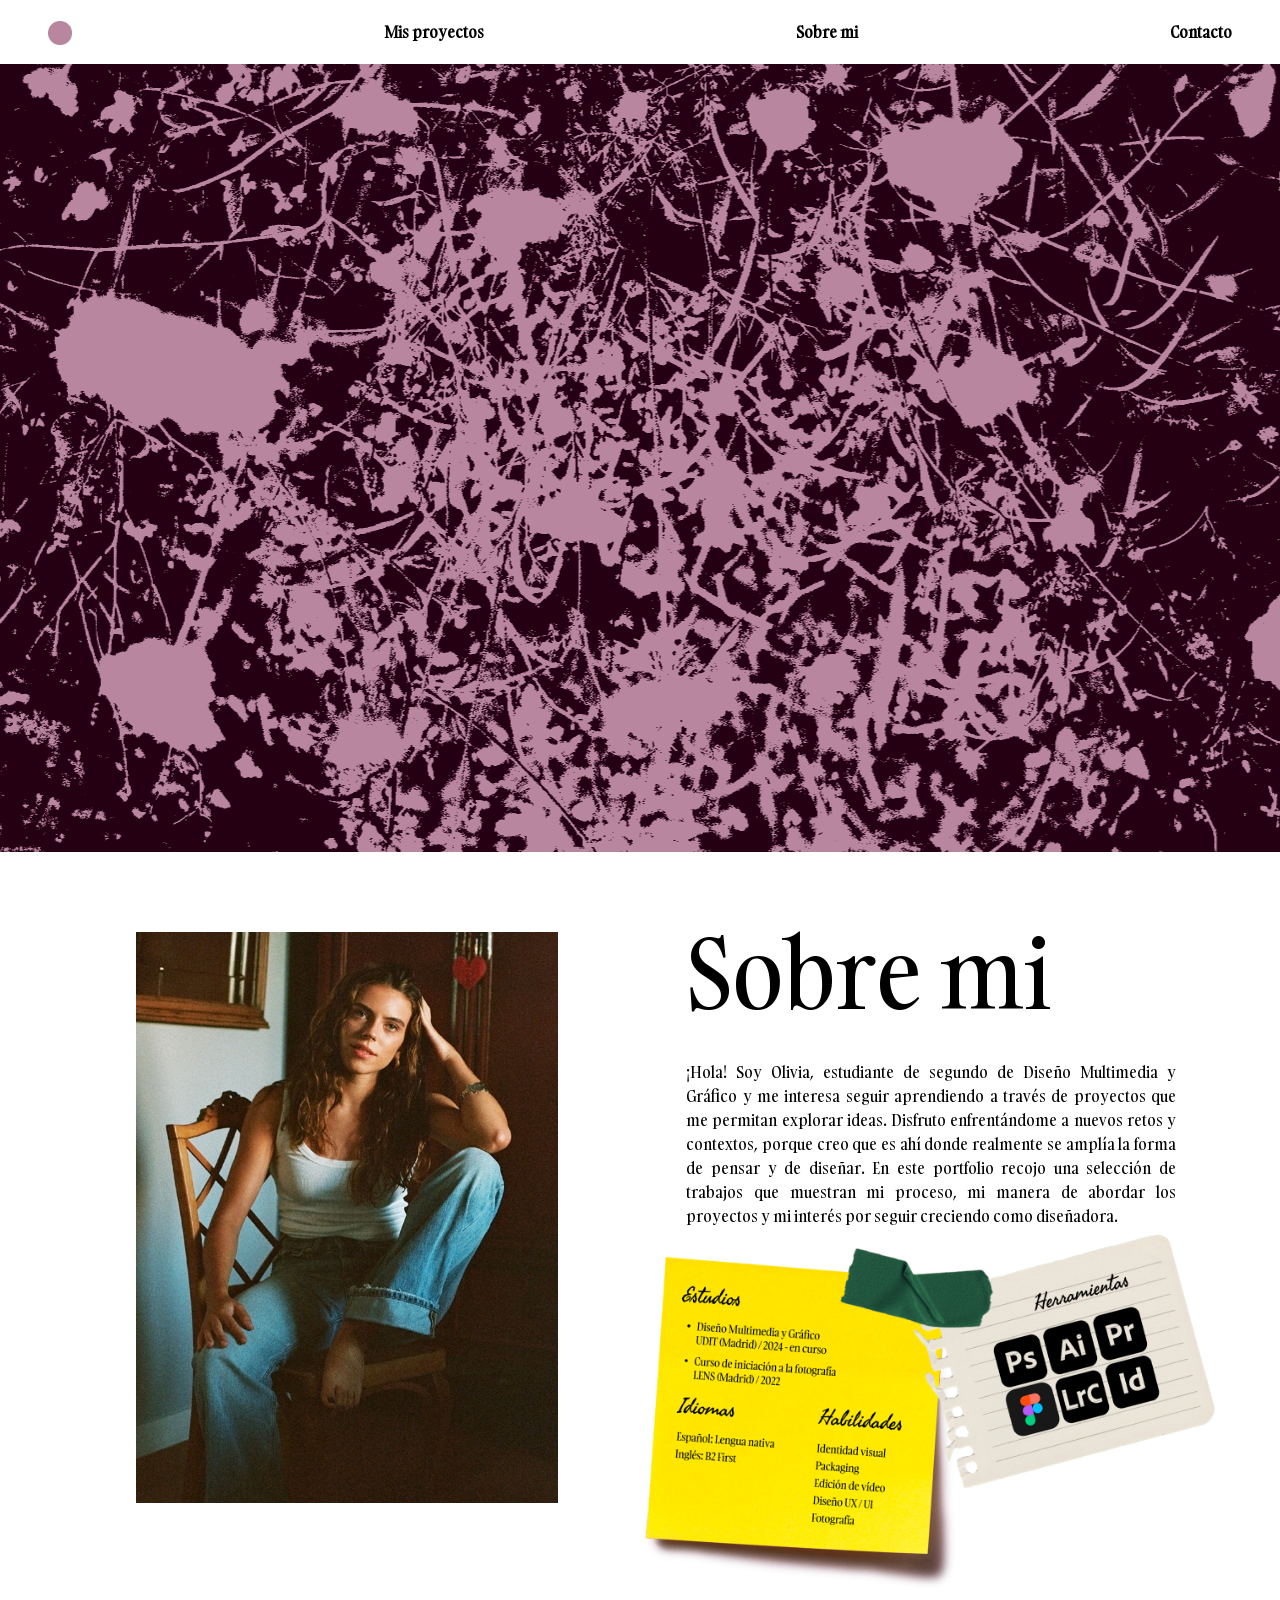
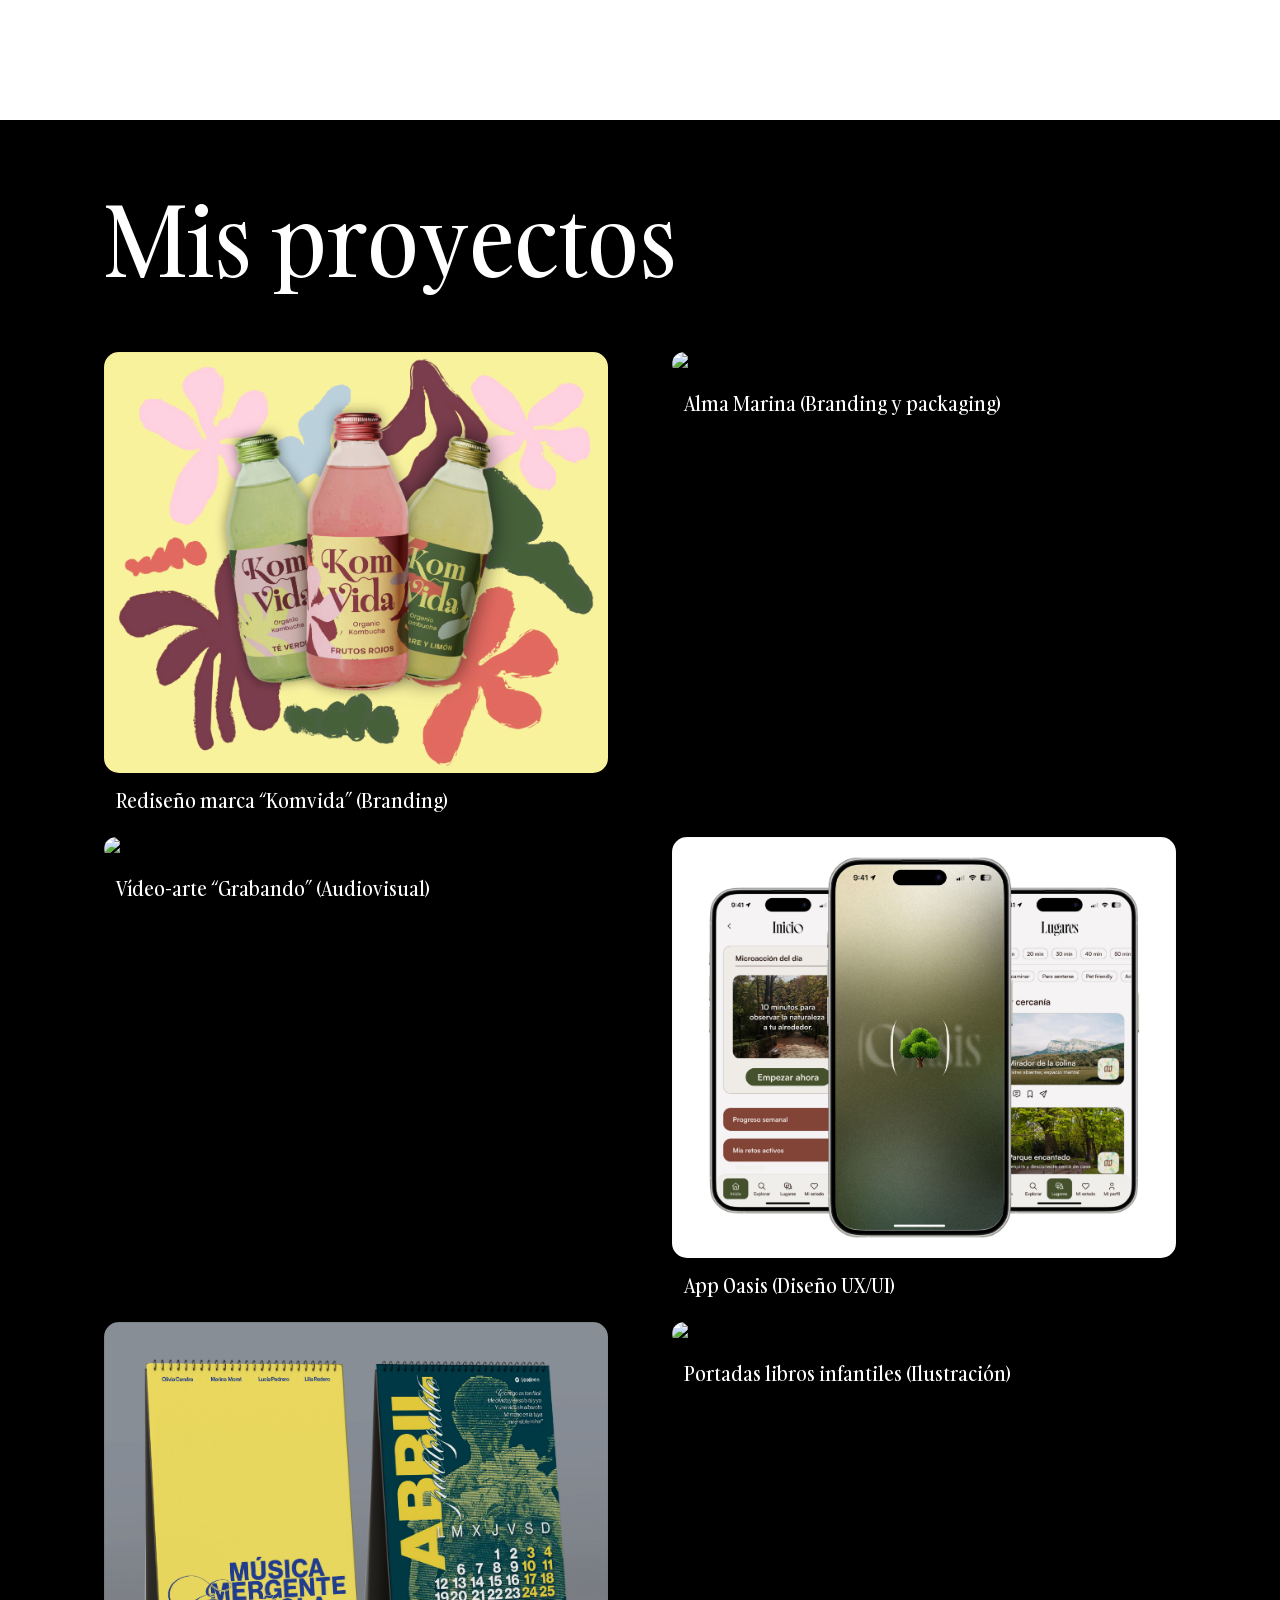
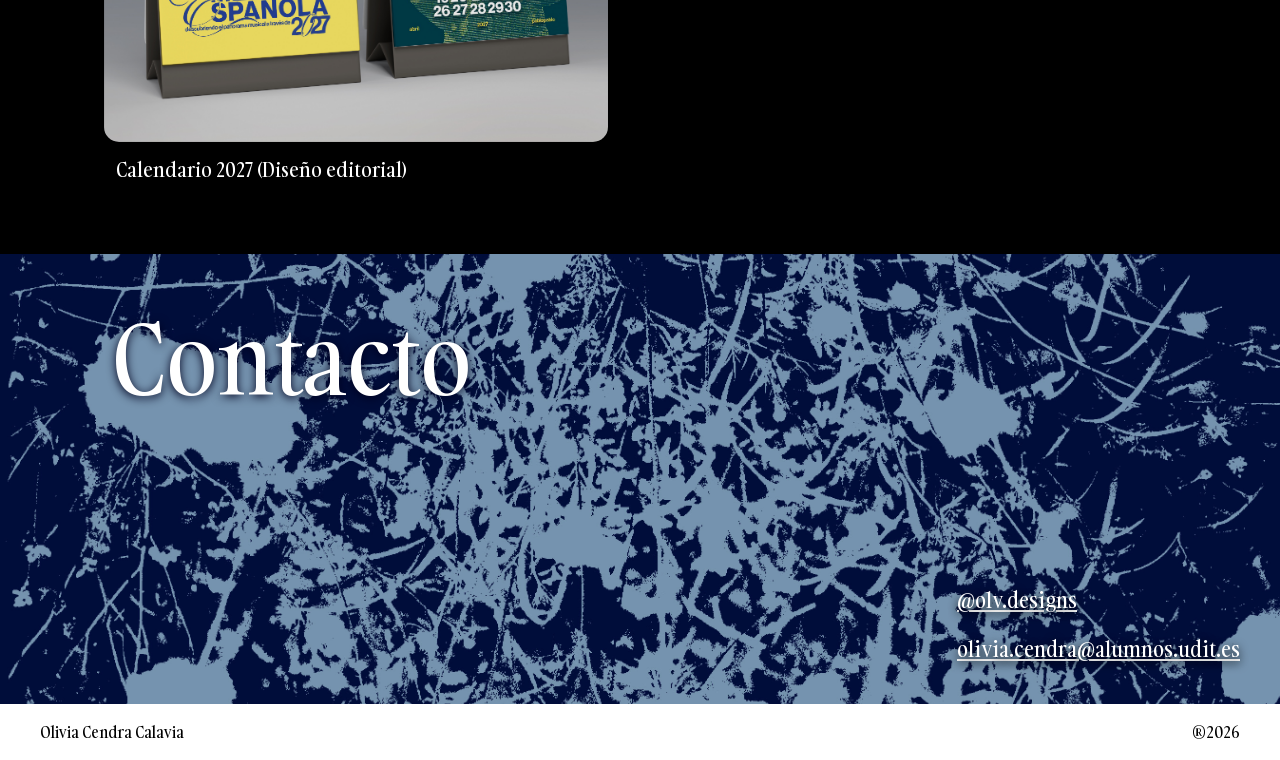
==== commit fb7b5e39: "Media Queris" ====
--- a/index.html
+++ b/index.html
@@ -3,7 +3,6 @@
 <html lang="es">
   <head>
     <!--Aquí van los metadatos-->
-    <!-- La forma fácil de incluir comentarios es con Command + / (7 + Shift) -->
     <title>Portfolio</title>
     <meta charset="utf-8" />
     <link href="img/fav-icon.png" rel="icon" type="image/ico" />
@@ -19,16 +18,15 @@
   <body>
     <!--Aquí va el contenido de la página-->
     <header id="inicio">
-      <!-- <h1><i class="top"></i>Portfolio.</h1> -->
       <figure>
-        <img src="img/hero portfolio.png" alt="xxxxxx" />
+        <img src="img/hero portfolio.png" alt="" />
       </figure>
     </header>
     <nav id="menu">
       <ul>
         <li>
           <a href="#inicio" class="sin-bg"
-            ><img src="img/fav-icon.png" alt=""
+            ><img src="img/fav-icon.png" alt="Inicio"
           /></a>
         </li>
         <li>
@@ -44,12 +42,10 @@
     </nav>
 
     <section id="sobremi">
-      <!-- Contenedor con el contenido de la sección-->
       <div>
         <figure>
           <img src="img/sobre mi.jpg" alt="" />
         </figure>
-        <!-- Contenedor título + párrafo -->
         <div>
           <h1>Sobre mi</h1>
           <p>
@@ -78,7 +74,7 @@
         <figure>
           <p2>Ver proyecto</p2>
           <img src="img/Alma marina.jpg" alt="Alma marina" />
-          <figcaption>Conservas Alma Marina (Branding y packaging)</figcaption>
+          <figcaption>Alma Marina (Branding y packaging)</figcaption>
         </figure>
         <figure>
           <p2>Ver proyecto</p2>
@@ -104,8 +100,8 @@
     </section>
 
     <section id="contacto">
+      <h1>Contacto</h1>
       <div>
-        <h1>Contacto</h1>
         <ul>
           <li>
             <i class="fa-brands fa-instagram"></i>
@@ -119,21 +115,6 @@
           </li>
         </ul>
       </div>
-      <div>
-        <figure>
-          <img src="img/carta normal.png" alt="Carta" />
-        </figure>
-        <form>
-          <p>Ponte en contacto conmigo</p>
-          <label for="nombre">Nombre:</label>
-          <input type="text" id="nombre" placeholder="Nombre" />
-          <label for="correo">Correo electrónico:</label>
-          <input type="email" id="correo" placeholder="Correo electrónico" />
-          <label for="comentarios">Comentarios</label>
-          <textarea id="comentarios" placeholder="Tus comentarios"></textarea>
-          <input type="submit" value="Enviar" />
-        </form>
-      </div>
     </section>
 
     <footer>
--- a/css/styles.css
+++ b/css/styles.css
@@ -7,7 +7,8 @@
 
 section {
   min-height: 100vh;
-  padding: 0 2rem;
+  padding-left: 1.5rem;
+  padding-right: 1.5rem;
   scroll-margin-top: 3rem;
 }
 
@@ -32,15 +33,16 @@
 }
 
 header {
+  position: relative;
   height: calc(100vh - 3rem);
-  background-image: url(../img/header\ 2.png);
+  width: 100%;
+  background-image: url(../img/header2.png);
   background-size: cover;
   background-position: center;
-  /* Contenedor flexible para que se coloque verticalmente el h1 */
-  display: flex;
-  align-items: center;
   background-attachment: fixed;
-  padding-left: 2rem;
+  display: flex;
+  align-items: center;
+  overflow-x: hidden;
 }
 
 header > figure {
@@ -128,12 +130,6 @@
   background: none;
 }
 
-header {
-  position: relative;
-  height: 100vh;
-  overflow: hidden;
-}
-
 #sobremi > * {
   align-items: center;
   margin-top: 0;
@@ -155,7 +151,7 @@
   display: flex;
   align-items: flex-start;
   gap: 3rem;
-  width: 1400px;
+  width: auto;
   height: auto;
 }
 
@@ -172,7 +168,7 @@
 #sobremi > div > div > figure {
   margin-top: -2rem;
   margin-left: 0rem;
-  width: 750px;
+  width: auto;
   height: auto;
 }
 
@@ -207,7 +203,7 @@
   position: relative;
   flex: 1 1 250px;
   justify-content: flex-start;
-  width: 600px;
+  width: auto;
 }
 
 #proyectos > div > figure > img {
@@ -261,28 +257,28 @@
 }
 
 /* Maquetación de la sección Contacto */
+
 #contacto {
+  position: relative;
   display: flex;
   background-image: url(../img/fondo\ azul.jpg);
   background-size: cover;
   background-position: center;
-  z-index: -1;
-}
-
-/* #contacto > div {
-  display: flex;
-  flex-direction: column;
-  align-items: flex-start;
-  gap: 0.5rem;
-} */
-
-#contacto > div > h1 {
-  margin-top: -5rem;
-  text-shadow: 0 2px 10px rgb(2, 3, 36);
-}
-
-#contacto > div > ul {
-  margin-top: 7rem;
+  min-height: 50vh;
+  padding: 2rem;
+}
+
+#contacto > h1 {
+  margin-top: 0rem;
+  text-shadow: 0 2px 10px rgb(2, 2, 29);
+}
+
+#contacto > div {
+  display: flex;
+  position: absolute;
+  align-self: flex-end;
+  bottom: 2rem;
+  right: 2rem;
 }
 
 #contacto > div > ul > li {
@@ -293,94 +289,26 @@
 #contacto > div > ul > li > a,
 #contacto > div > ul > li > i {
   color: white;
-  text-shadow: 0 2px 10px rgb(2, 3, 36);
+  text-shadow: 0 2px 10px rgb(0, 0, 0);
 }
 
 #contacto > div > ul > li > a {
-  font-size: 1.15rem;
+  font-size: 1.3rem;
 }
 
 #contacto > div > ul > li > i {
-  font-size: 1.25rem;
-}
-
-#contacto > div > form {
-  display: block;
-  margin-top: -71rem;
-  margin-left: 60rem;
-  z-index: 2;
+  font-size: 1.3rem;
+  align-items: first baseline;
+  justify-content: flex-end;
+}
+
+#contacto > div > ul > li:first-child i {
+  font-size: 1.65rem;
 }
 
 #contacto h1 {
   color: white;
-}
-
-#contacto > div > form > p {
-  text-align: left;
-  padding-left: 1.55rem;
-}
-
-#contacto > div {
-  width: 30%;
-  display: flex;
-  flex-direction: column;
-  justify-content: space-around;
-  align-items: center;
-}
-
-#contacto > div > form,
-#contacto > div > ul {
-  width: 100%;
-}
-
-/* Maquetación del formulario*/
-#contacto > div > form > input,
-#contacto > div > form > textarea {
-  font-family: "Gambarino-Regular", serif;
-  display: block;
-  width: 15rem;
-  height: 2em;
-  margin: 1em 0;
-  border: #a2a2a2 1.5px solid;
-  border-radius: 5px;
-}
-
-#contacto > div > form > textarea {
-  height: 5em;
-}
-
-/* Maquetación botón de enviar formulario. */
-#contacto > div > form > input[type="submit"] {
-  font-family: "Gambarino-Regular", serif;
-  color: black;
-  background-color: rgba(117, 147, 174, 0.356);
-  border: none;
-  width: 5em;
-  margin: 1em auto;
-  cursor: pointer;
-  transition: 0.25s ease;
   margin: 0;
-  margin-left: 5.5rem;
-}
-
-#contacto > div > form > input[type="submit"]:hover {
-  color: white;
-  background-color: rgb(0, 0, 0);
-}
-
-#contacto > div > form > label {
-  display: none;
-}
-
-#contacto > div > figure {
-  display: flex;
-  align-items: center;
-  gap: 5rem;
-  width: 750px;
-  height: 600px;
-  margin-top: -15rem;
-  margin-left: 45rem;
-  z-index: 0;
 }
 
 * footer > ul {
@@ -388,7 +316,6 @@
   display: flex;
   justify-content: space-between;
   list-style: none;
-  /* height: 4rem; */
   align-items: center;
   padding: 1rem;
   padding-left: 2.5rem;
@@ -396,55 +323,159 @@
   background-color: rgb(255, 255, 255);
 }
 
-/* Pantalla pequeña
-#menu > ul > li:first-child {
-  display: block;
-}
-
-#menu > ul > li:not(:first-child) {
-  display: none;
-} */
-
 /* Media Queris*/
-@media screen and (max-width: 950px) {
-  /*Estilos que cambian para pantallas de menos de 950px de ancho */
-  /* body {
-    background-color: rgb(0, 26, 255);
-  } */
+@media screen and (max-width: 1024px) {
+  #inicio > figure {
+    display: flex;
+    width: 1000px;
+    padding: 0;
+    margin: 0;
+  }
 
   #sobremi > div {
     flex-direction: column;
   }
-  #proyectos > div > figure {
+
+  #sobremi > div > figure {
+    padding: 5rem;
+    padding-bottom: 0;
+    margin: 5rem;
+    margin-bottom: 0;
+  }
+
+  #sobremi > div > div > h1,
+  #sobremi > div > div > p {
+    margin-right: 4rem;
+    margin-left: 5rem;
+    margin-top: 0;
+    margin-bottom: 0;
+    padding: 5rem;
+    padding-top: 0;
+    padding-bottom: 2rem;
+  }
+
+  #sobremi > div > div > h1 {
+    padding-bottom: 0;
+  }
+
+  #proyectos > div {
+    display: grid;
+    grid-template-columns: repeat(1, 1fr);
+    gap: 4rem;
+    flex-wrap: wrap;
     flex: 1 1 200px;
-  }
-
-  /* @media screen and (max-width: 500px) {
-    #transportes > div {
-      flex-direction: column;
-    }
-  } */
-}
-
-/* @media screen and (max-width: 500px) {
+    margin: 2rem;
+    padding: 0;
+  }
+}
+
+@media screen and (max-width: 500px) {
+  #body {
+    width: 100%;
+  }
+
+  #inicio > figure {
+    width: 100%;
+    padding: 0;
+    margin: 0;
+  }
+
+  #inicio > figure > img {
+    width: 500px;
+    padding: 0;
+    margin: -2.25rem;
+  }
+
+  #sobremi > div {
+    gap: 0;
+  }
+
+  #sobremi > div > figure {
+    margin-top: 1rem;
+    margin-left: 0;
+    margin-left: -5;
+    padding-top: 2rem;
+    padding-left: 2rem;
+    padding-right: 2rem;
+    width: 100%;
+  }
+
+  #sobremi > div > div > figure {
+    margin-left: -1.5rem;
+    padding: 0;
+    width: 412px;
+  }
+
+  #sobremi > div > div > h1,
+  #sobremi > div > div > p {
+    margin: 0;
+    padding: 2rem;
+    padding-bottom: 2rem;
+    align-items: self-start;
+  }
+
+  #sobremi > div > div > h1 {
+    padding-bottom: 0;
+  }
+
+  #sobremi > div > div > p {
+    font-size: smaller;
+    margin-right: 2.25rem;
+  }
+  #proyectos > div {
+    display: grid;
+    grid-template-columns: repeat(1, 1fr);
+    gap: 4rem;
+    flex-wrap: wrap;
+    flex: 1 1 200px;
+    margin: 0.5rem;
+    margin-bottom: 0;
+    padding: 0;
+  }
+
+  #proyectos > h1 {
+    padding: 1rem;
+    padding-left: 0.25rem;
+  }
+
+  #proyectos > div > figure > figcaption {
+    font-size: smaller;
+  }
+
+  #contacto > h1 {
+    font-size: 3rem;
+    margin: 0;
+    padding: 0;
+  }
+
+  #contacto > div {
+    display: flex;
+  }
+
+  #contacto > div > ul {
+    padding: 0;
+    display: flex;
+    flex-direction: column;
+  }
+
+  #contacto > div > ul > li > a {
+    font-size: 1.5rem;
+  }
+
   h1 {
     font-size: 2rem;
   }
 
-Maquetación
   #menu > ul {
-    flex-direction: column;
-     Flex-start es justificar a la izquierda
-    align-items: flex-start;
+    align-items: center;
     height: 5rem;
-    justify-content: center;
-  }
-
-  header {
-    height: calc(100vh - 5rem);
-  }
-
-  section {
-    scroll-margin-top: 5rem;
-  }
-} */
+    justify-content: space-between;
+    padding: 1rem;
+  }
+
+  #menu > ul > li > a,
+  footer > ul,
+  #contacto > div > ul > li > a {
+    font-size: smaller;
+  }
+}
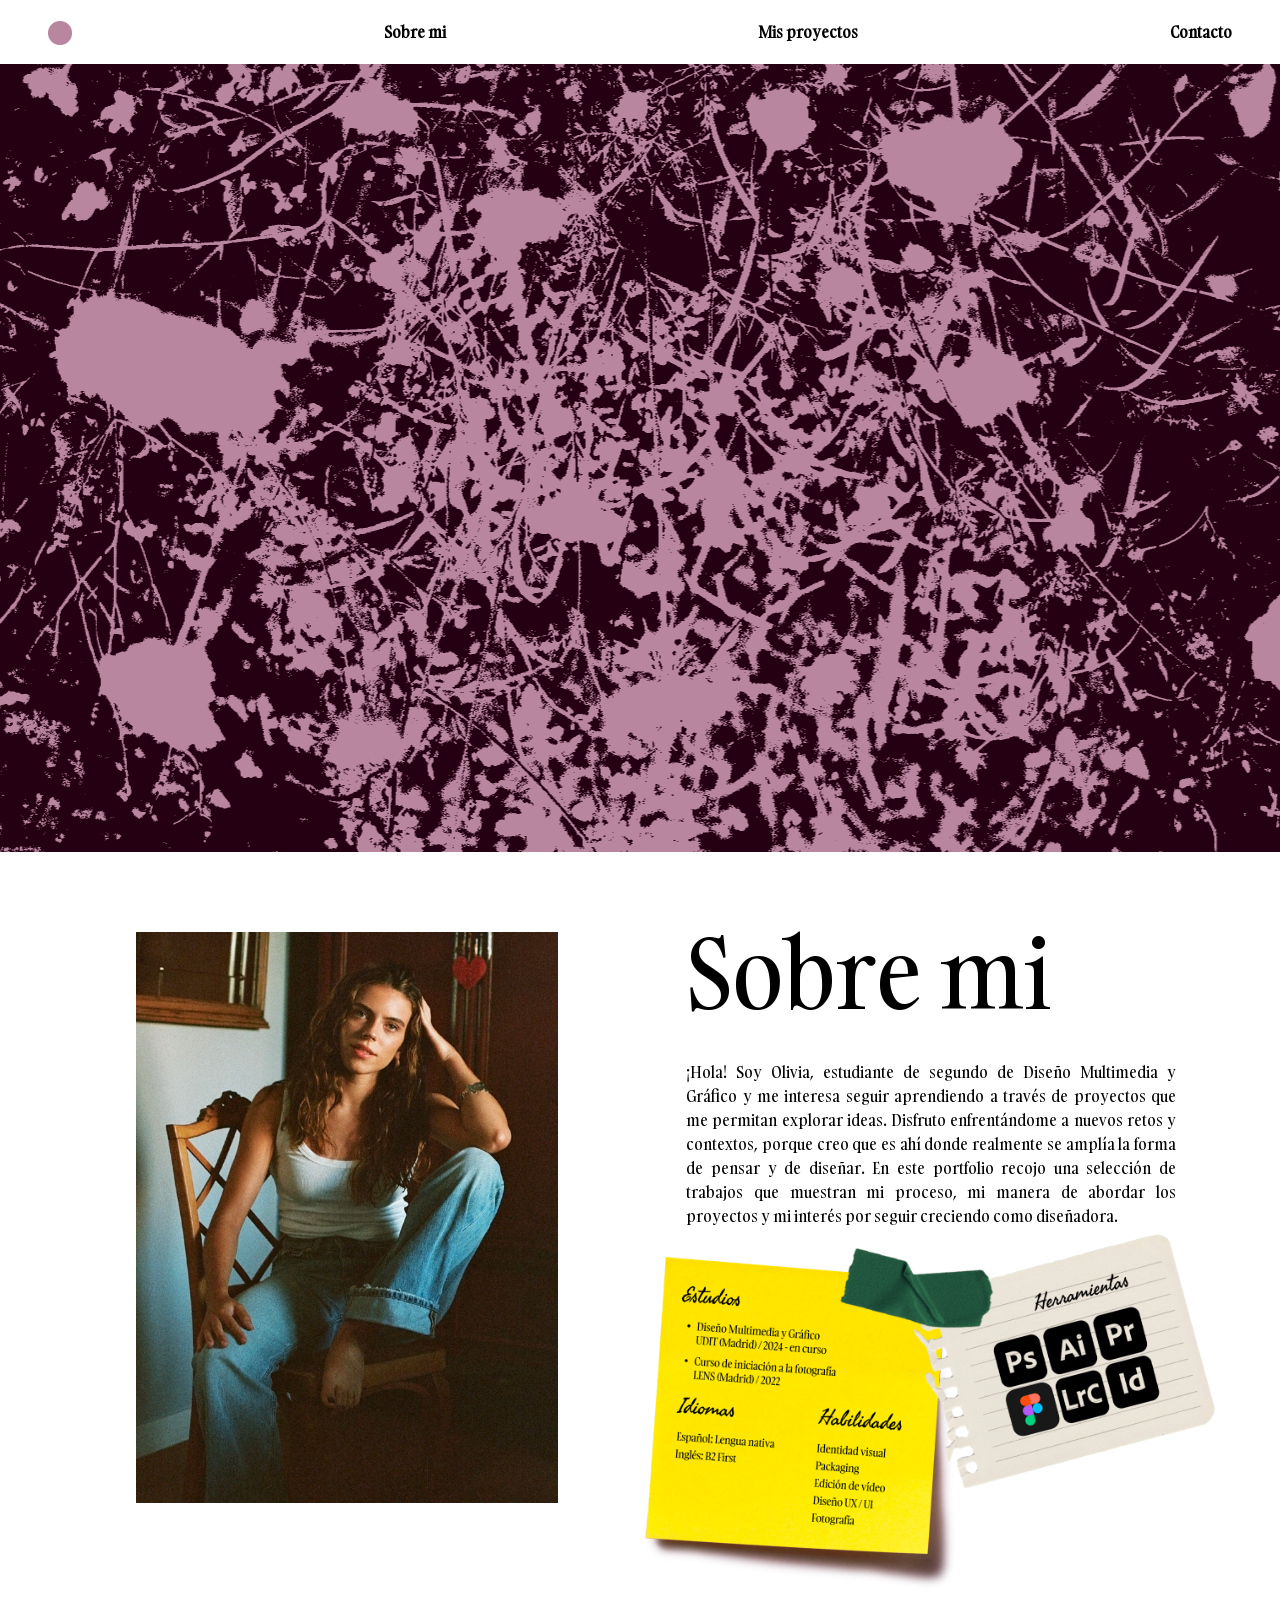
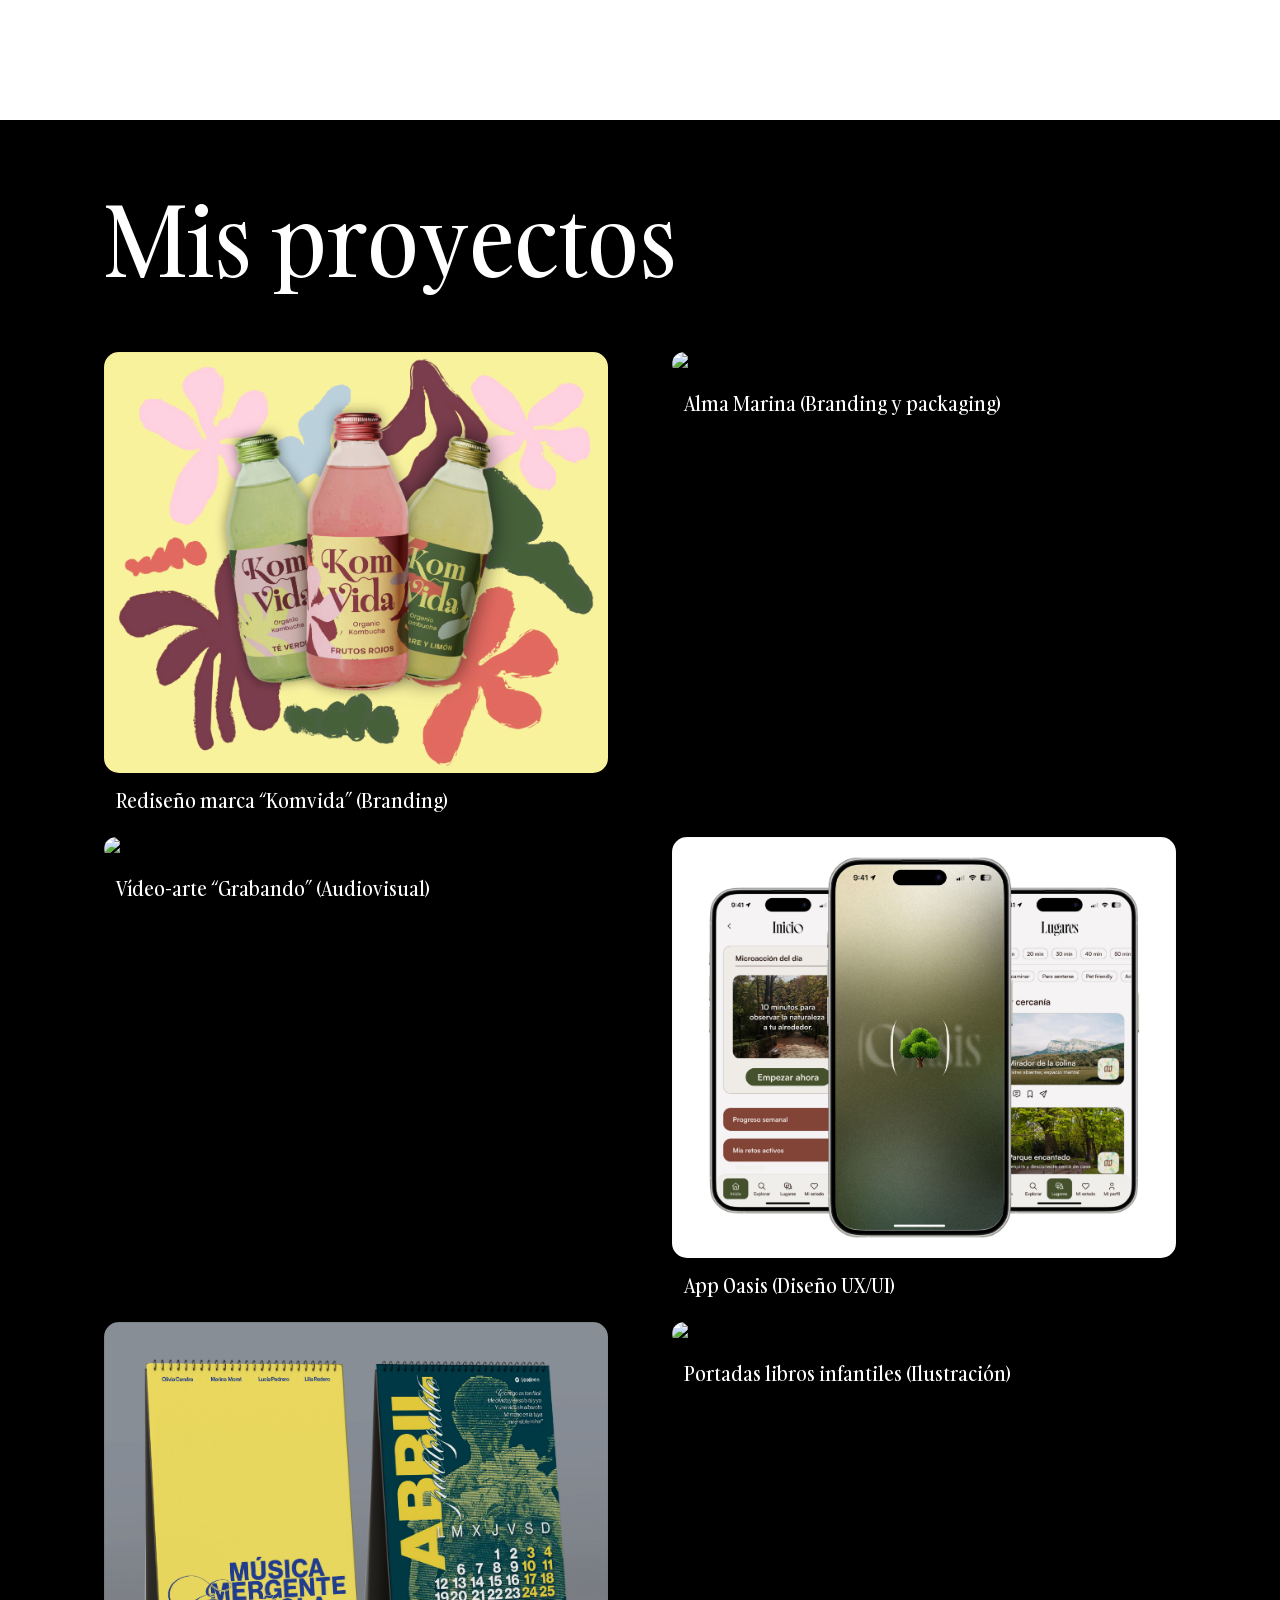
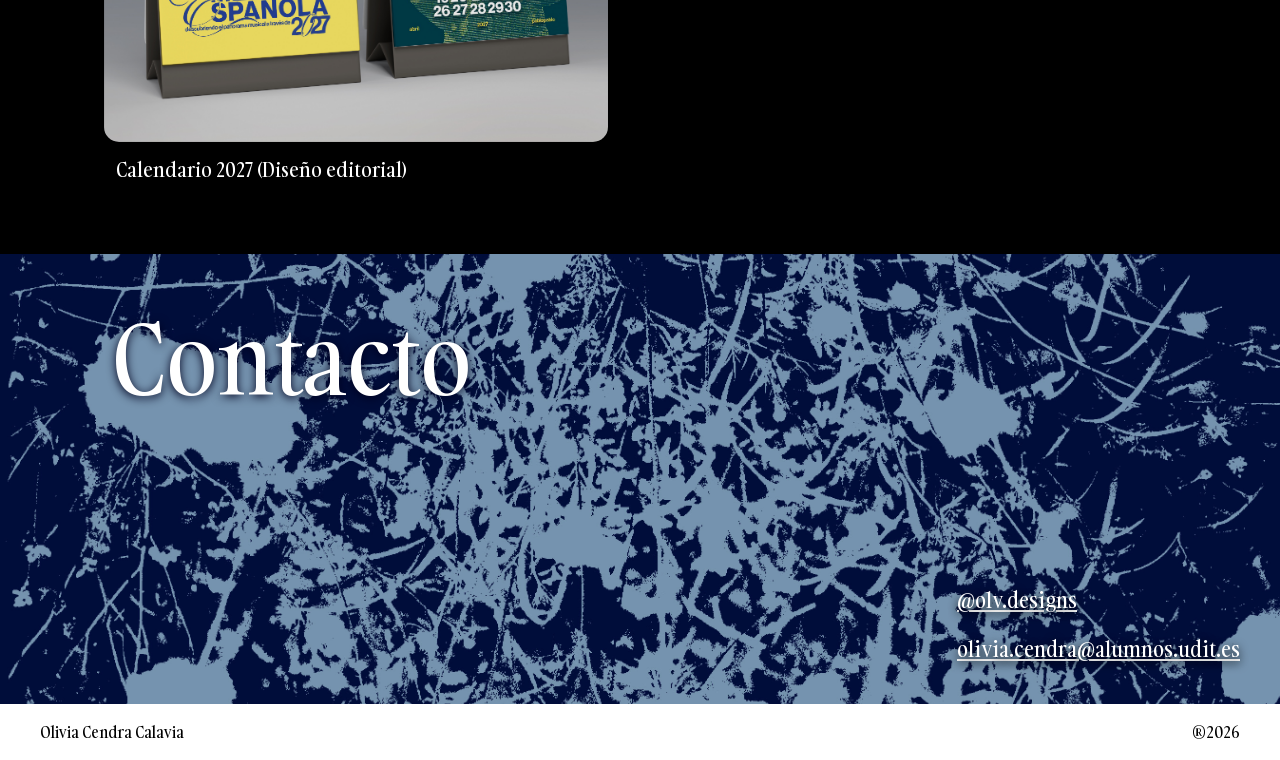
==== commit 016d384d: "Final" ====
--- a/index.html
+++ b/index.html
@@ -19,7 +19,7 @@
     <!--Aquí va el contenido de la página-->
     <header id="inicio">
       <figure>
-        <img src="img/hero portfolio.png" alt="" />
+        <img src="img/sello.png" alt="" />
       </figure>
     </header>
     <nav id="menu">
@@ -30,10 +30,10 @@
           /></a>
         </li>
         <li>
-          <a href="#proyectos">Mis proyectos</a>
+          <a href="#sobremi">Sobre mi</a>
         </li>
         <li>
-          <a href="#sobremi">Sobre mi</a>
+          <a href="#proyectos">Mis proyectos</a>
         </li>
         <li>
           <a href="#contacto">Contacto</a>
@@ -44,7 +44,7 @@
     <section id="sobremi">
       <div>
         <figure>
-          <img src="img/sobre mi.jpg" alt="" />
+          <img src="img/sobremi.jpg" alt="" />
         </figure>
         <div>
           <h1>Sobre mi</h1>
@@ -67,32 +67,32 @@
       <!-- Contenedor con el contenido de la sección-->
       <div>
         <figure>
-          <p2>Ver proyecto</p2>
+          <p>Ver proyecto</p>
           <img src="img/Komvida.png" alt="Komvida" />
           <figcaption>Rediseño marca “Komvida” (Branding)</figcaption>
         </figure>
         <figure>
-          <p2>Ver proyecto</p2>
-          <img src="img/Alma marina.jpg" alt="Alma marina" />
+          <p>Ver proyecto</p>
+          <img src="img/Alma_marina.jpg" alt="Alma marina" />
           <figcaption>Alma Marina (Branding y packaging)</figcaption>
         </figure>
         <figure>
-          <p2>Ver proyecto</p2>
+          <p>Ver proyecto</p>
           <img src="img/Grabando.png" alt="Grabando" />
           <figcaption>Vídeo-arte “Grabando” (Audiovisual)</figcaption>
         </figure>
         <figure>
-          <p2>Ver proyecto</p2>
+          <p>Ver proyecto</p>
           <img src="img/Oasis.jpg" alt="Oasis" />
           <figcaption>App Oasis (Diseño UX/UI)</figcaption>
         </figure>
         <figure>
-          <p2>Ver proyecto</p2>
+          <p>Ver proyecto</p>
           <img src="img/Calendario.jpg" alt="Calendario 2027" />
           <figcaption>Calendario 2027 (Diseño editorial)</figcaption>
         </figure>
         <figure>
-          <p2>Ver proyecto</p2>
+          <p>Ver proyecto</p>
           <img src="img/Ilustraciones.jpg" alt="Ilustraciones" />
           <figcaption>Portadas libros infantiles (Ilustración)</figcaption>
         </figure>
--- a/css/styles.css
+++ b/css/styles.css
@@ -123,7 +123,6 @@
 #menu > ul > li > a > img:hover {
   transform: scale(1.3);
   transition: 0.5s;
-  background-color: none;
 }
 
 #menu > ul > li > a.sin-bg {
@@ -230,7 +229,7 @@
   padding-bottom: 2.5rem;
 }
 
-#proyectos > div > figure > p2 {
+#proyectos > div > figure > p {
   font-size: 2.5rem;
   position: absolute;
   color: rgb(255, 255, 255);
@@ -244,6 +243,7 @@
   left: 0;
   width: 100%;
   height: 100%;
+  padding-left: 0;
   display: flex;
   align-items: center;
   justify-content: center;
@@ -251,7 +251,7 @@
   transition: opacity 0.5s ease;
 }
 
-#proyectos > div > figure:hover > p2 {
+#proyectos > div > figure:hover > p {
   opacity: 1;
   transition: 0.5s;
 }
@@ -261,7 +261,7 @@
 #contacto {
   position: relative;
   display: flex;
-  background-image: url(../img/fondo\ azul.jpg);
+  background-image: url(../img/fondo_azul.jpg);
   background-size: cover;
   background-position: center;
   min-height: 50vh;
@@ -393,7 +393,6 @@
   #sobremi > div > figure {
     margin-top: 1rem;
     margin-left: 0;
-    margin-left: -5;
     padding-top: 2rem;
     padding-left: 2rem;
     padding-right: 2rem;
